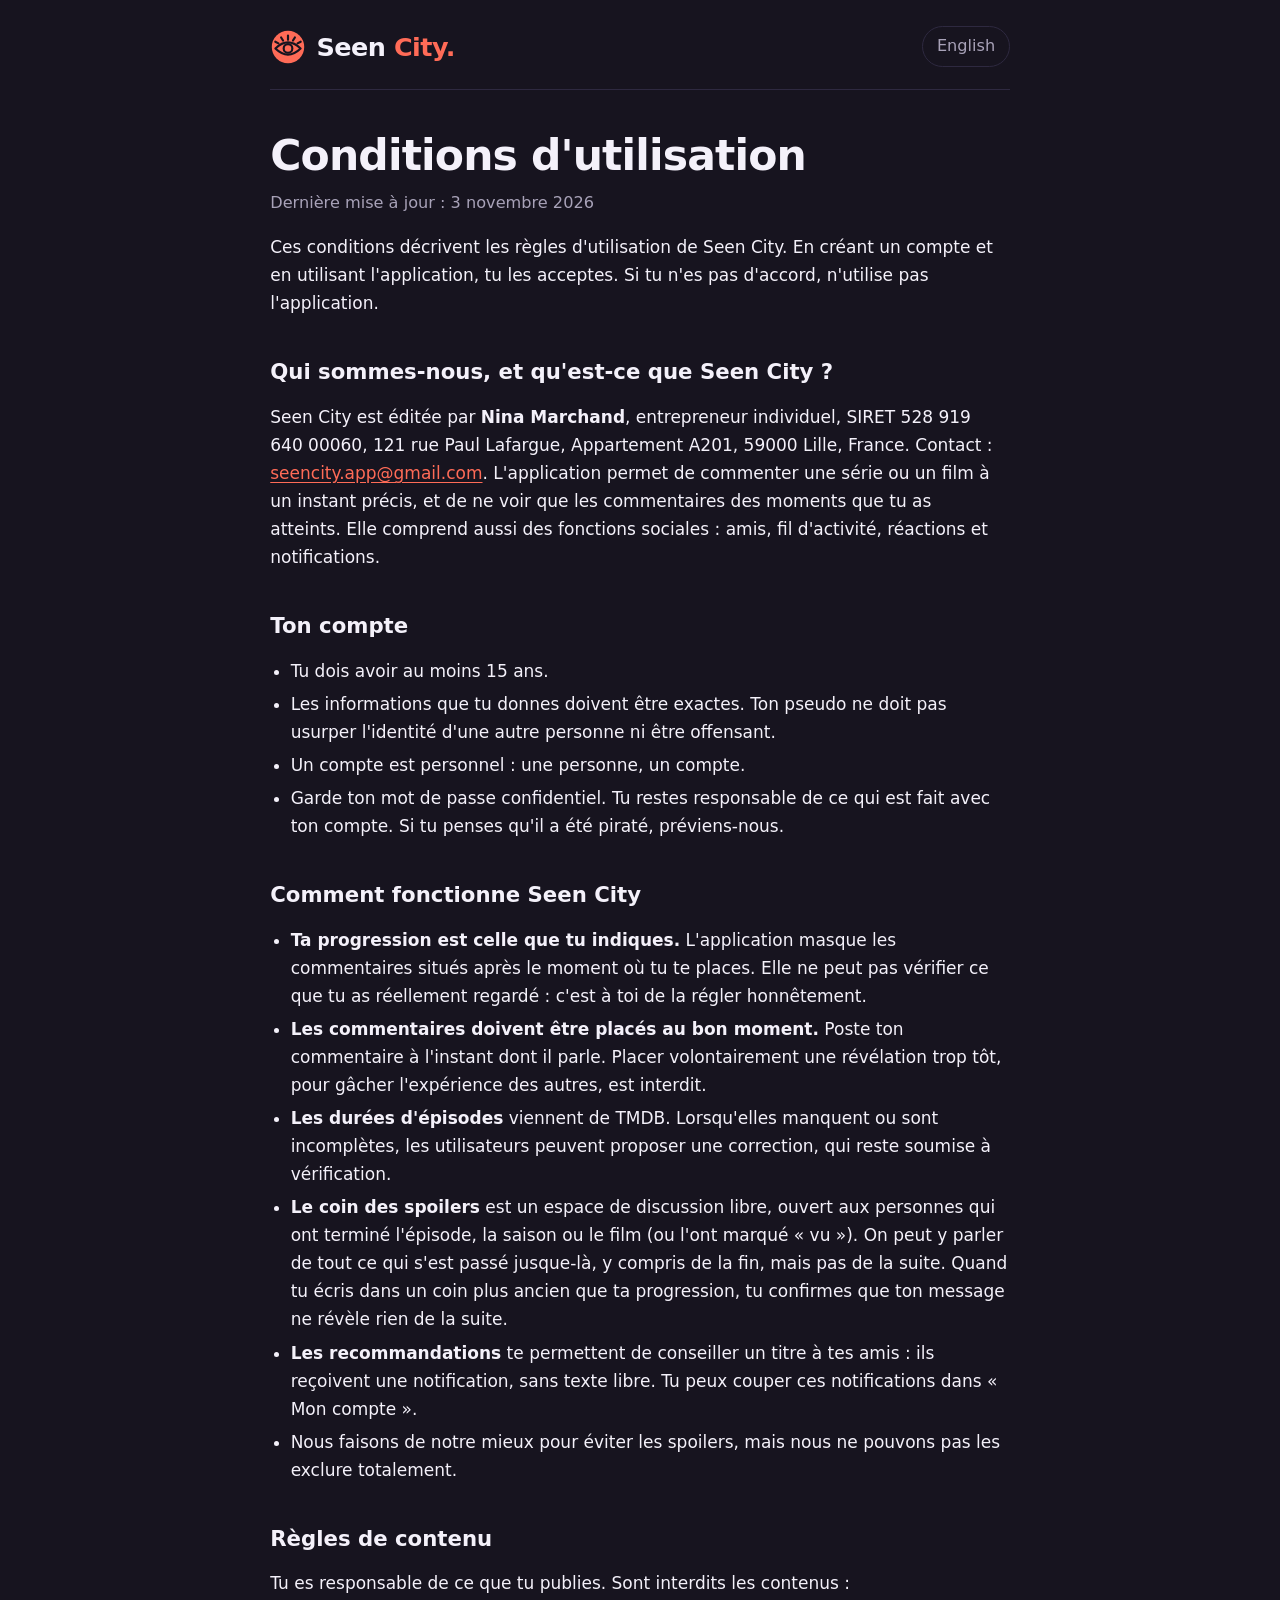
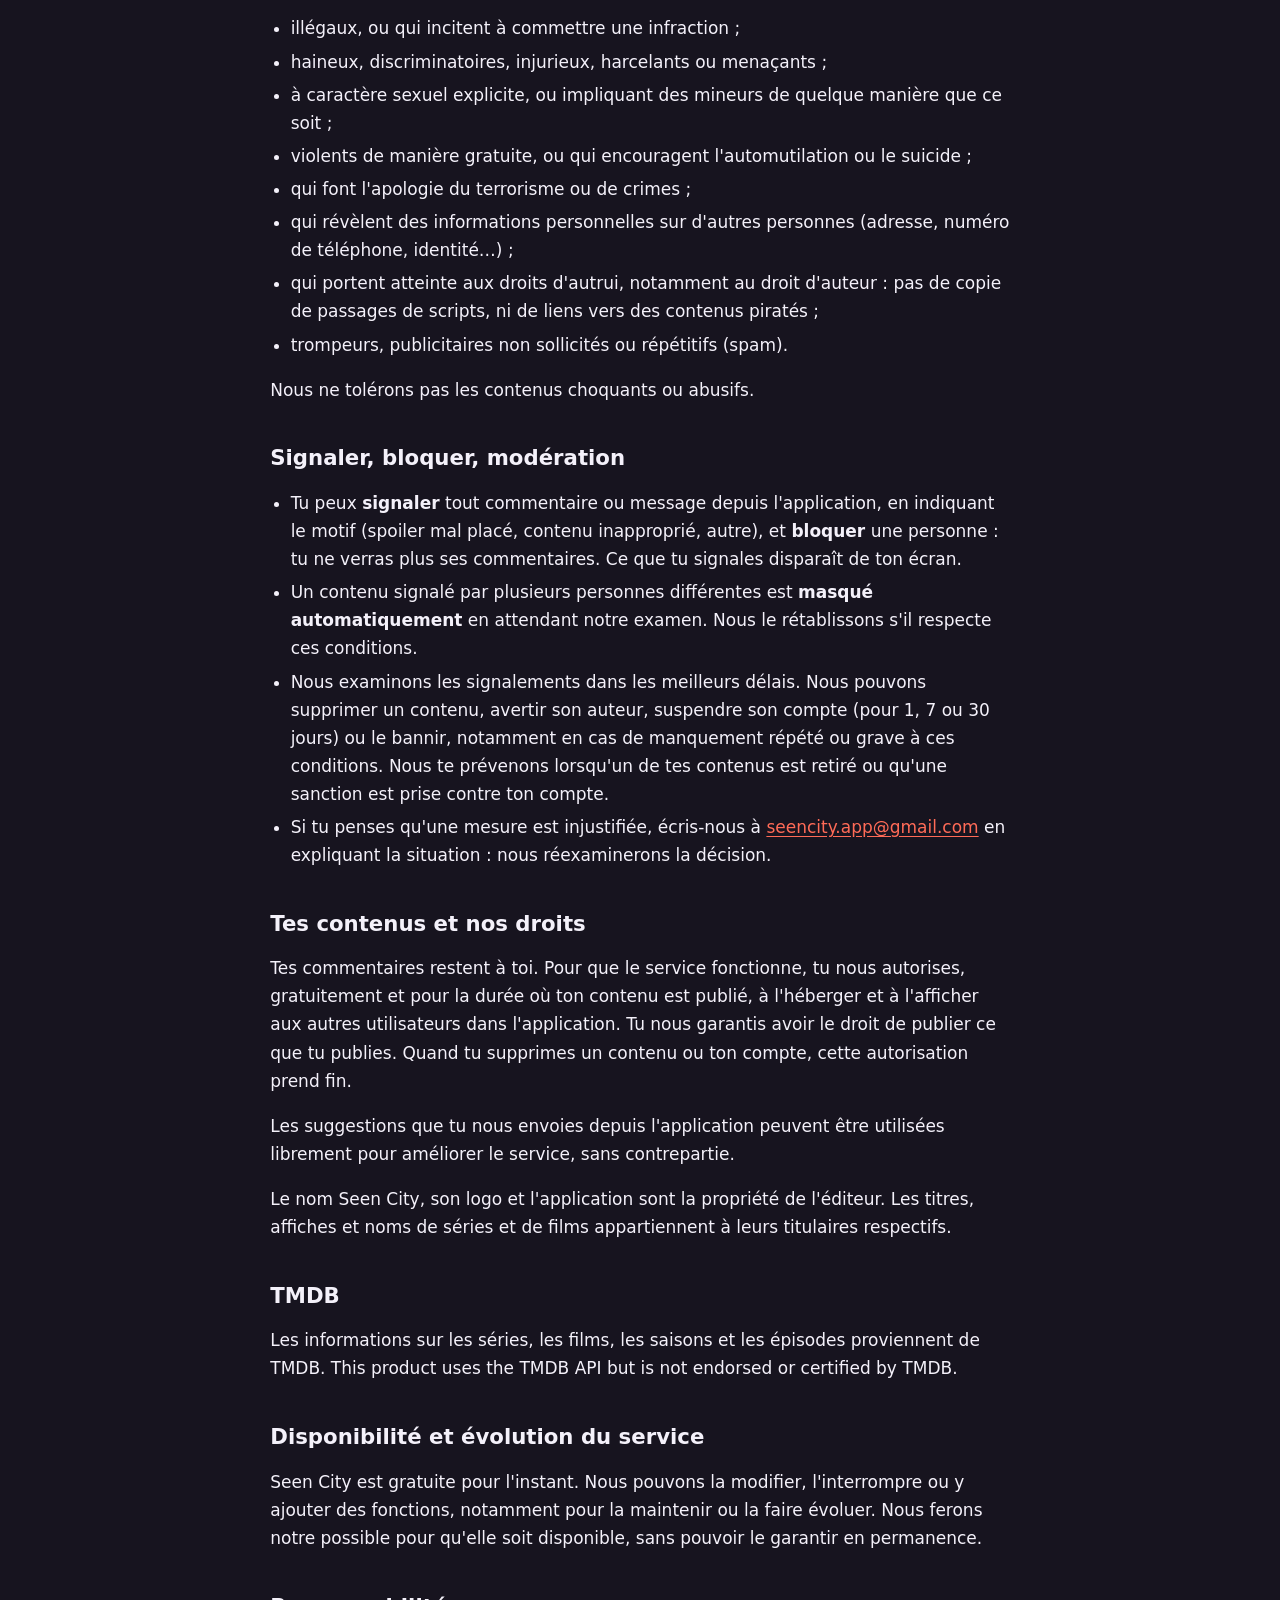
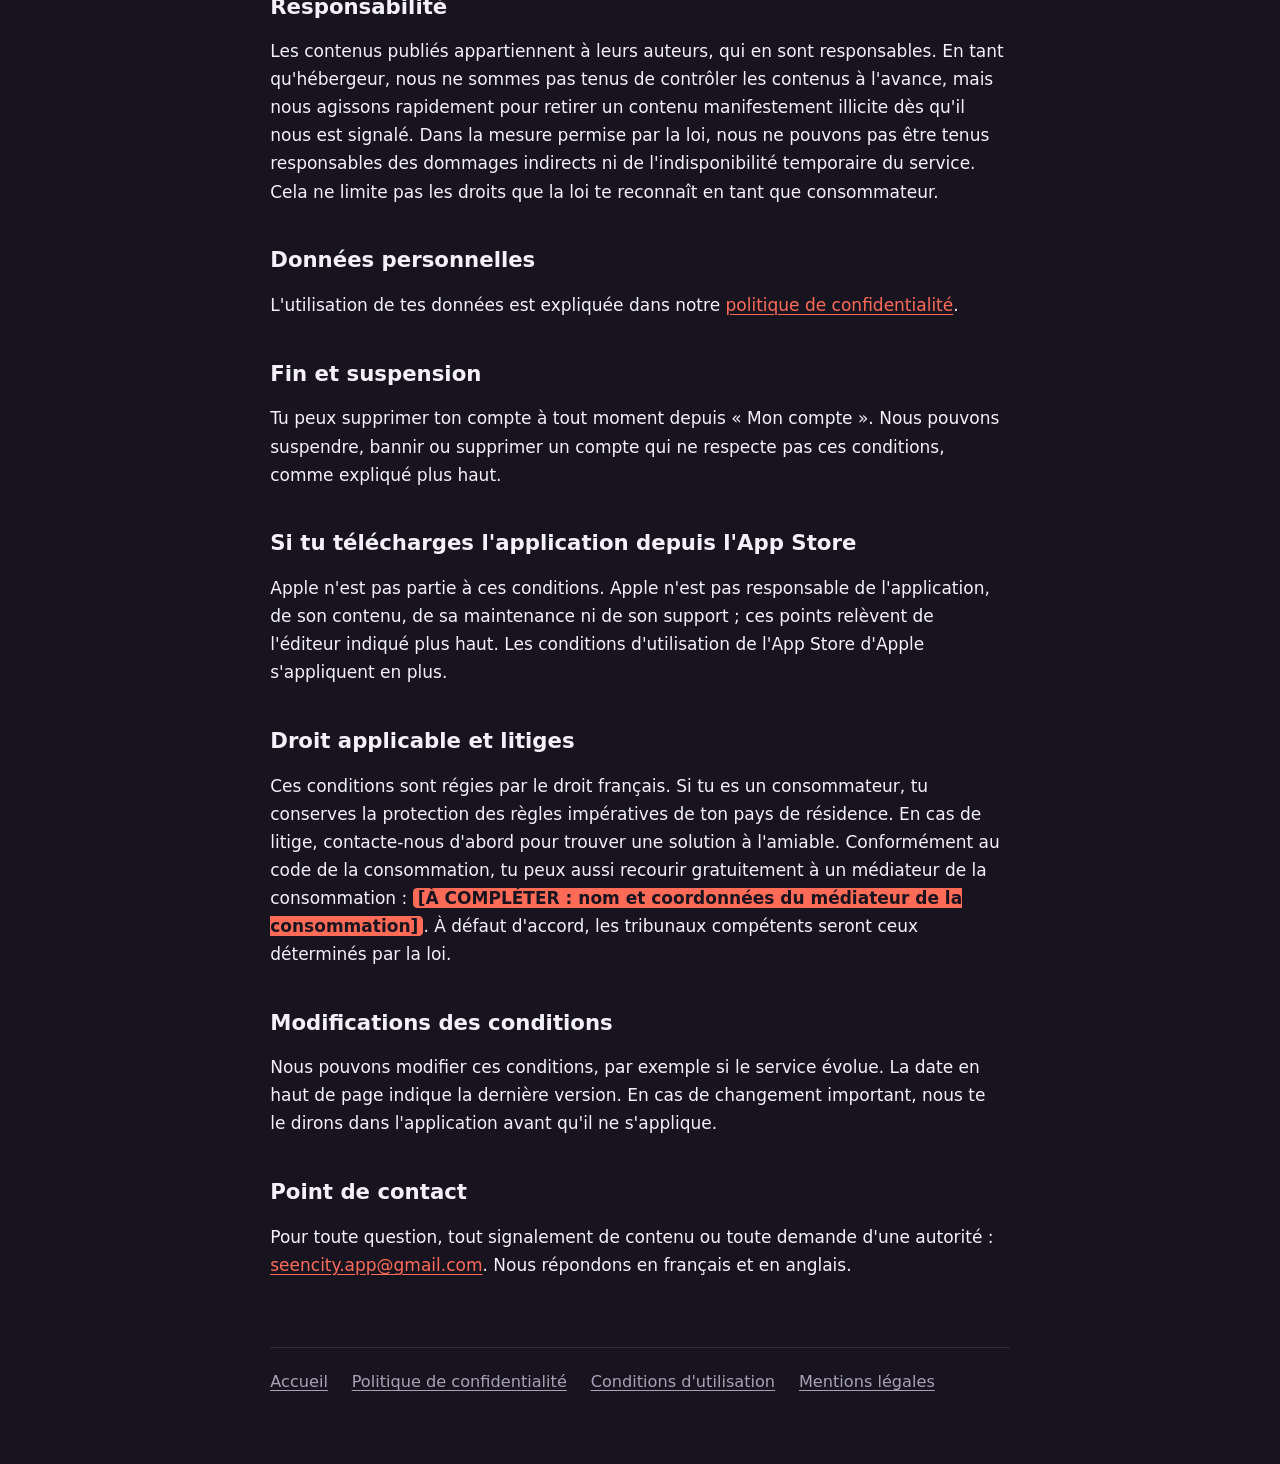
==== conditions.html @ 888bc3fe "Pages légales" ====
<!doctype html>
<html lang="fr">
<head>
<meta charset="utf-8">
<meta name="viewport" content="width=device-width, initial-scale=1">
<title>Conditions d'utilisation – Seen City</title>
<meta name="description" content="Les règles d'utilisation de Seen City.">
<meta name="theme-color" content="#17141F">
<link rel="icon" type="image/png" href="favicon.png">
<link rel="stylesheet" href="style.css">
</head>
<body>
<div class="page">
<header>
<a class="nom" href="index.html" aria-label="Seen City"><svg class="logo" viewBox="0 0 200 200" width="36" height="36" role="img" aria-label="Seen City"><circle cx="100" cy="100" r="90" fill="#FF6B57"/><g fill="none" stroke="#17141F" stroke-width="12" stroke-linecap="round" stroke-linejoin="round"><path d="M30 108 Q100 40 170 108 Q100 176 30 108 Z"/><circle cx="100" cy="108" r="24"/><path d="M100 60V36M127.6 63.9L138.2 47M72.4 63.9L61.8 47M153 79.8L170.6 70.5M47 79.8L29.4 70.5"/></g></svg><span class="mot">Seen<span class="corail"> City.</span></span></a>
<a class="langue" href="terms.html" hreflang="en" lang="en">English</a>
</header>
<main>
<h1>Conditions d'utilisation</h1>
<p class="maj">Dernière mise à jour : 3 novembre 2026</p>
<p>Ces conditions décrivent les règles d'utilisation de Seen City. En créant un compte et en utilisant l'application, tu les acceptes. Si tu n'es pas d'accord, n'utilise pas l'application.</p>
<h2>Qui sommes-nous, et qu'est-ce que Seen City ?</h2>
<p>Seen City est éditée par <strong>Nina Marchand</strong>, entrepreneur individuel, SIRET 528 919 640 00060, 121 rue Paul Lafargue, Appartement A201, 59000 Lille, France. Contact : <a href="mailto:seencity.app@gmail.com">seencity.app@gmail.com</a>. L'application permet de commenter une série ou un film à un instant précis, et de ne voir que les commentaires des moments que tu as atteints. Elle comprend aussi des fonctions sociales : amis, fil d'activité, réactions et notifications.</p>
<h2>Ton compte</h2>
<ul><li>Tu dois avoir au moins 15 ans.</li><li>Les informations que tu donnes doivent être exactes. Ton pseudo ne doit pas usurper l'identité d'une autre personne ni être offensant.</li><li>Un compte est personnel : une personne, un compte.</li><li>Garde ton mot de passe confidentiel. Tu restes responsable de ce qui est fait avec ton compte. Si tu penses qu'il a été piraté, préviens-nous.</li></ul>
<h2>Comment fonctionne Seen City</h2>
<ul><li><strong>Ta progression est celle que tu indiques.</strong> L'application masque les commentaires situés après le moment où tu te places. Elle ne peut pas vérifier ce que tu as réellement regardé : c'est à toi de la régler honnêtement.</li><li><strong>Les commentaires doivent être placés au bon moment.</strong> Poste ton commentaire à l'instant dont il parle. Placer volontairement une révélation trop tôt, pour gâcher l'expérience des autres, est interdit.</li><li><strong>Les durées d'épisodes</strong> viennent de TMDB. Lorsqu'elles manquent ou sont incomplètes, les utilisateurs peuvent proposer une correction, qui reste soumise à vérification.</li><li><strong>Le coin des spoilers</strong> est un espace de discussion libre, ouvert aux personnes qui ont terminé l'épisode, la saison ou le film (ou l'ont marqué « vu »). On peut y parler de tout ce qui s'est passé jusque-là, y compris de la fin, mais pas de la suite. Quand tu écris dans un coin plus ancien que ta progression, tu confirmes que ton message ne révèle rien de la suite.</li><li><strong>Les recommandations</strong> te permettent de conseiller un titre à tes amis : ils reçoivent une notification, sans texte libre. Tu peux couper ces notifications dans « Mon compte ».</li><li>Nous faisons de notre mieux pour éviter les spoilers, mais nous ne pouvons pas les exclure totalement.</li></ul>
<h2>Règles de contenu</h2>
<p>Tu es responsable de ce que tu publies. Sont interdits les contenus :</p>
<ul><li>illégaux, ou qui incitent à commettre une infraction ;</li><li>haineux, discriminatoires, injurieux, harcelants ou menaçants ;</li><li>à caractère sexuel explicite, ou impliquant des mineurs de quelque manière que ce soit ;</li><li>violents de manière gratuite, ou qui encouragent l'automutilation ou le suicide ;</li><li>qui font l'apologie du terrorisme ou de crimes ;</li><li>qui révèlent des informations personnelles sur d'autres personnes (adresse, numéro de téléphone, identité…) ;</li><li>qui portent atteinte aux droits d'autrui, notamment au droit d'auteur : pas de copie de passages de scripts, ni de liens vers des contenus piratés ;</li><li>trompeurs, publicitaires non sollicités ou répétitifs (spam).</li></ul>
<p>Nous ne tolérons pas les contenus choquants ou abusifs.</p>
<h2>Signaler, bloquer, modération</h2>
<ul><li>Tu peux <strong>signaler</strong> tout commentaire ou message depuis l'application, en indiquant le motif (spoiler mal placé, contenu inapproprié, autre), et <strong>bloquer</strong> une personne : tu ne verras plus ses commentaires. Ce que tu signales disparaît de ton écran.</li><li>Un contenu signalé par plusieurs personnes différentes est <strong>masqué automatiquement</strong> en attendant notre examen. Nous le rétablissons s'il respecte ces conditions.</li><li>Nous examinons les signalements dans les meilleurs délais. Nous pouvons supprimer un contenu, avertir son auteur, suspendre son compte (pour 1, 7 ou 30 jours) ou le bannir, notamment en cas de manquement répété ou grave à ces conditions. Nous te prévenons lorsqu'un de tes contenus est retiré ou qu'une sanction est prise contre ton compte.</li><li>Si tu penses qu'une mesure est injustifiée, écris-nous à <a href="mailto:seencity.app@gmail.com">seencity.app@gmail.com</a> en expliquant la situation : nous réexaminerons la décision.</li></ul>
<h2>Tes contenus et nos droits</h2>
<p>Tes commentaires restent à toi. Pour que le service fonctionne, tu nous autorises, gratuitement et pour la durée où ton contenu est publié, à l'héberger et à l'afficher aux autres utilisateurs dans l'application. Tu nous garantis avoir le droit de publier ce que tu publies. Quand tu supprimes un contenu ou ton compte, cette autorisation prend fin.</p><p>Les suggestions que tu nous envoies depuis l'application peuvent être utilisées librement pour améliorer le service, sans contrepartie.</p>
<p>Le nom Seen City, son logo et l'application sont la propriété de l'éditeur. Les titres, affiches et noms de séries et de films appartiennent à leurs titulaires respectifs.</p>
<h2>TMDB</h2>
<p>Les informations sur les séries, les films, les saisons et les épisodes proviennent de TMDB. This product uses the TMDB API but is not endorsed or certified by TMDB.</p>
<h2>Disponibilité et évolution du service</h2>
<p>Seen City est gratuite pour l'instant. Nous pouvons la modifier, l'interrompre ou y ajouter des fonctions, notamment pour la maintenir ou la faire évoluer. Nous ferons notre possible pour qu'elle soit disponible, sans pouvoir le garantir en permanence.</p>
<h2>Responsabilité</h2>
<p>Les contenus publiés appartiennent à leurs auteurs, qui en sont responsables. En tant qu'hébergeur, nous ne sommes pas tenus de contrôler les contenus à l'avance, mais nous agissons rapidement pour retirer un contenu manifestement illicite dès qu'il nous est signalé. Dans la mesure permise par la loi, nous ne pouvons pas être tenus responsables des dommages indirects ni de l'indisponibilité temporaire du service. Cela ne limite pas les droits que la loi te reconnaît en tant que consommateur.</p>
<h2>Données personnelles</h2>
<p>L'utilisation de tes données est expliquée dans notre <a href="confidentialite.html">politique de confidentialité</a>.</p>
<h2>Fin et suspension</h2>
<p>Tu peux supprimer ton compte à tout moment depuis « Mon compte ». Nous pouvons suspendre, bannir ou supprimer un compte qui ne respecte pas ces conditions, comme expliqué plus haut.</p>
<h2>Si tu télécharges l'application depuis l'App Store</h2>
<p>Apple n'est pas partie à ces conditions. Apple n'est pas responsable de l'application, de son contenu, de sa maintenance ni de son support ; ces points relèvent de l'éditeur indiqué plus haut. Les conditions d'utilisation de l'App Store d'Apple s'appliquent en plus.</p>
<h2>Droit applicable et litiges</h2>
<p>Ces conditions sont régies par le droit français. Si tu es un consommateur, tu conserves la protection des règles impératives de ton pays de résidence. En cas de litige, contacte-nous d'abord pour trouver une solution à l'amiable. Conformément au code de la consommation, tu peux aussi recourir gratuitement à un médiateur de la consommation : <span class="acompleter">[À COMPLÉTER : nom et coordonnées du médiateur de la consommation]</span>. À défaut d'accord, les tribunaux compétents seront ceux déterminés par la loi.</p>
<h2>Modifications des conditions</h2>
<p>Nous pouvons modifier ces conditions, par exemple si le service évolue. La date en haut de page indique la dernière version. En cas de changement important, nous te le dirons dans l'application avant qu'il ne s'applique.</p>
<h2>Point de contact</h2>
<p>Pour toute question, tout signalement de contenu ou toute demande d'une autorité : <a href="mailto:seencity.app@gmail.com">seencity.app@gmail.com</a>. Nous répondons en français et en anglais.</p>
</main>
<footer><a href="index.html">Accueil</a> <a href="confidentialite.html">Politique de confidentialité</a> <a href="conditions.html">Conditions d'utilisation</a> <a href="mentions-legales.html">Mentions légales</a></footer>
</div>
</body>
</html>
---- style.css ----
:root {
  --sombre: #17141F;
  --carte: #231F2E;
  --trait: #2E2940;
  --creme: #F4F1FA;
  --gris: #A8A2B8;
  --corail: #FF6B57;
}
* { box-sizing: border-box; }
html {
  background: var(--sombre);
  color: var(--creme);
  color-scheme: dark;
  font: 17px/1.65 system-ui, -apple-system, "Segoe UI", Roboto, sans-serif;
  -webkit-text-size-adjust: 100%;
}
body { margin: 0; }
.page { max-width: 46rem; margin: 0 auto; padding: 1.5rem 1.25rem 4rem; }
header { display: flex; align-items: center; justify-content: space-between; gap: 1rem; padding-bottom: 1.25rem; border-bottom: 1px solid var(--trait); }
.nom { display: inline-flex; align-items: center; gap: 0.6rem; color: var(--creme); text-decoration: none; }
.mot { font-size: 1.5rem; font-weight: 800; letter-spacing: -0.02em; }
.corail { color: var(--corail); }
.langue { color: var(--gris); text-decoration: none; font-size: 0.95rem; padding: 0.35rem 0.8rem; border: 1px solid var(--trait); border-radius: 99px; }
.langue:hover { color: var(--creme); border-color: var(--gris); }
h1 { font-size: clamp(1.8rem, 5vw, 2.5rem); line-height: 1.15; letter-spacing: -0.02em; margin: 2.5rem 0 0.5rem; }
h2 { font-size: 1.25rem; line-height: 1.3; margin: 2.4rem 0 0.4rem; }
p, li { max-width: 68ch; }
li { margin: 0.3rem 0; }
ul { padding-left: 1.2rem; }
a { color: var(--corail); text-underline-offset: 0.18em; }
a:hover { color: var(--creme); }
.maj { color: var(--gris); font-size: 0.95rem; margin-top: 0; }
.acompleter { background: var(--corail); color: var(--sombre); padding: 0 0.3em; border-radius: 0.25em; font-weight: 600; }
.accroche { font-size: 1.25rem; line-height: 1.5; color: var(--creme); }
.liens { list-style: none; padding: 0; margin: 1.5rem 0; }
.liens li { margin: 0.5rem 0; }
footer { margin-top: 4rem; padding-top: 1.25rem; border-top: 1px solid var(--trait); display: flex; flex-wrap: wrap; gap: 0.5rem 1.4rem; font-size: 0.95rem; }
footer a { color: var(--gris); }
footer a:hover { color: var(--creme); }
a:focus-visible { outline: 2px solid var(--corail); outline-offset: 3px; border-radius: 4px; }
@media (max-width: 480px) { html { font-size: 16px; } }
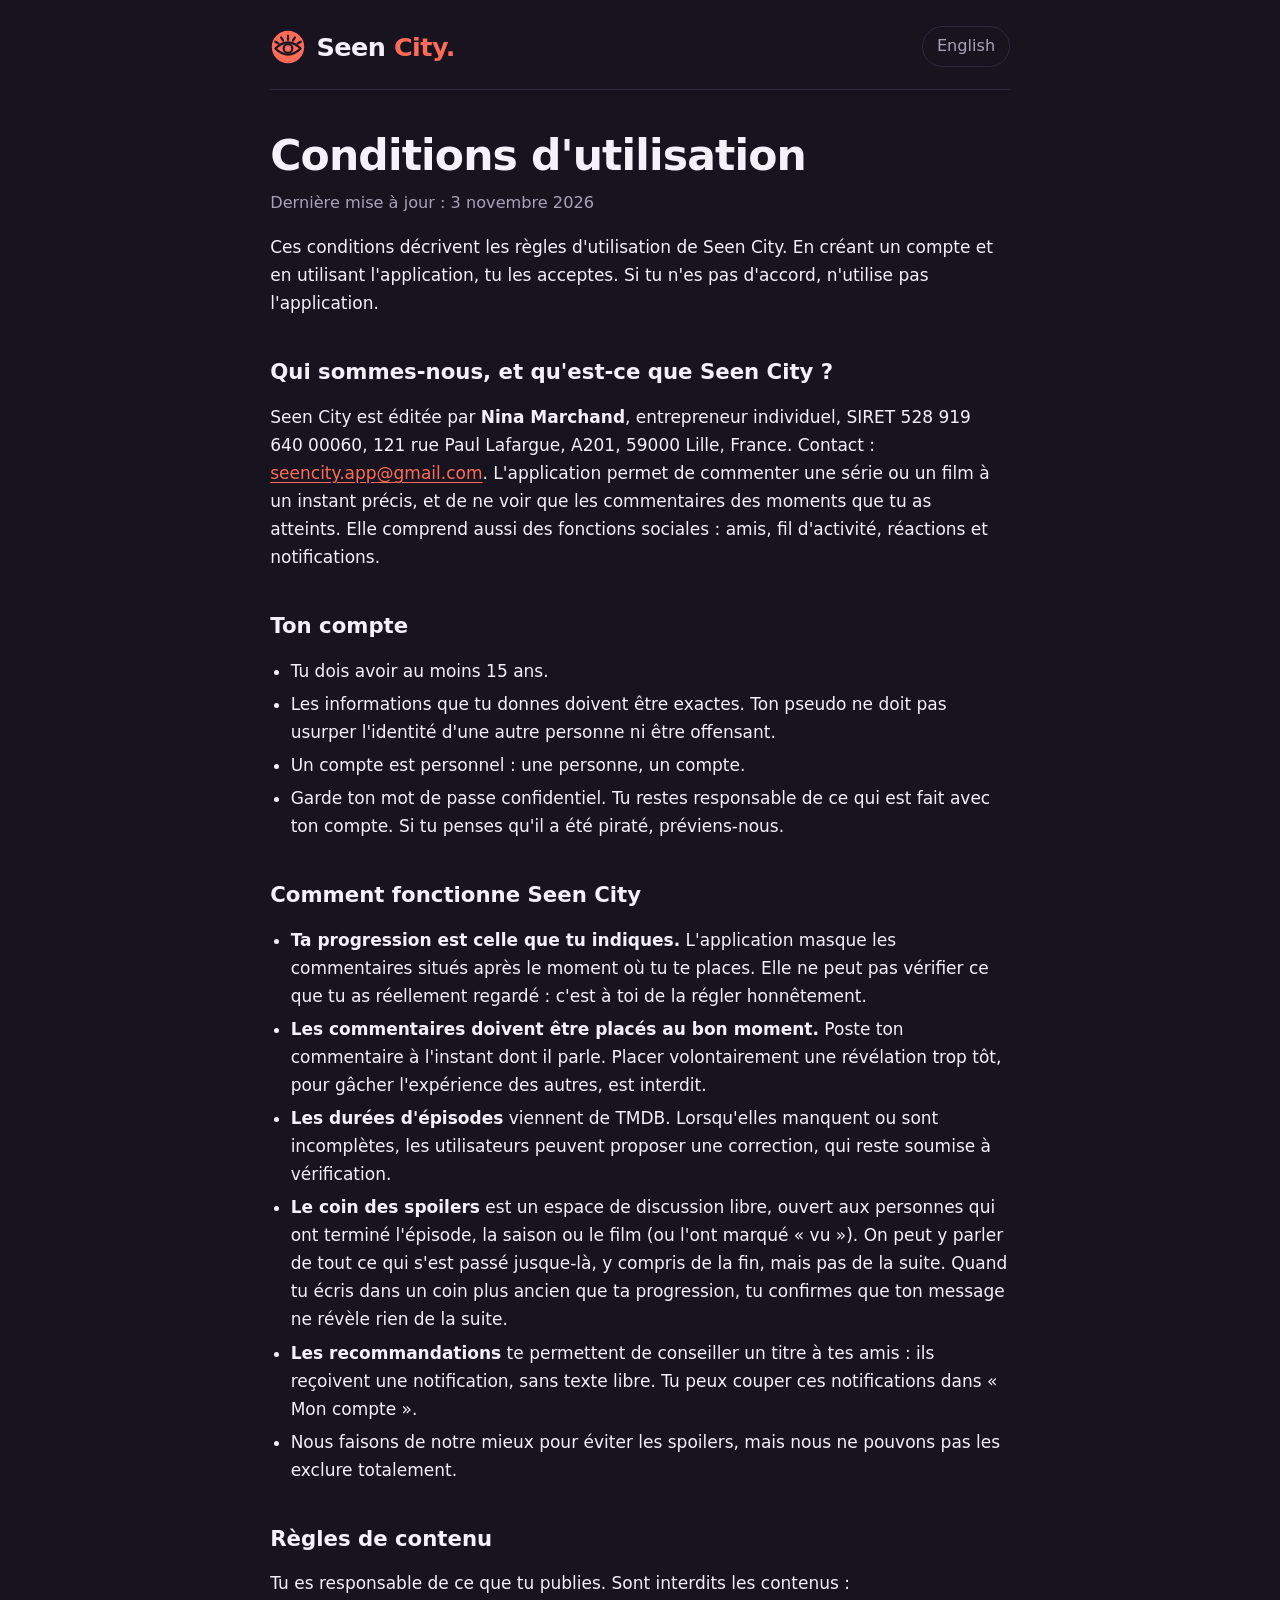
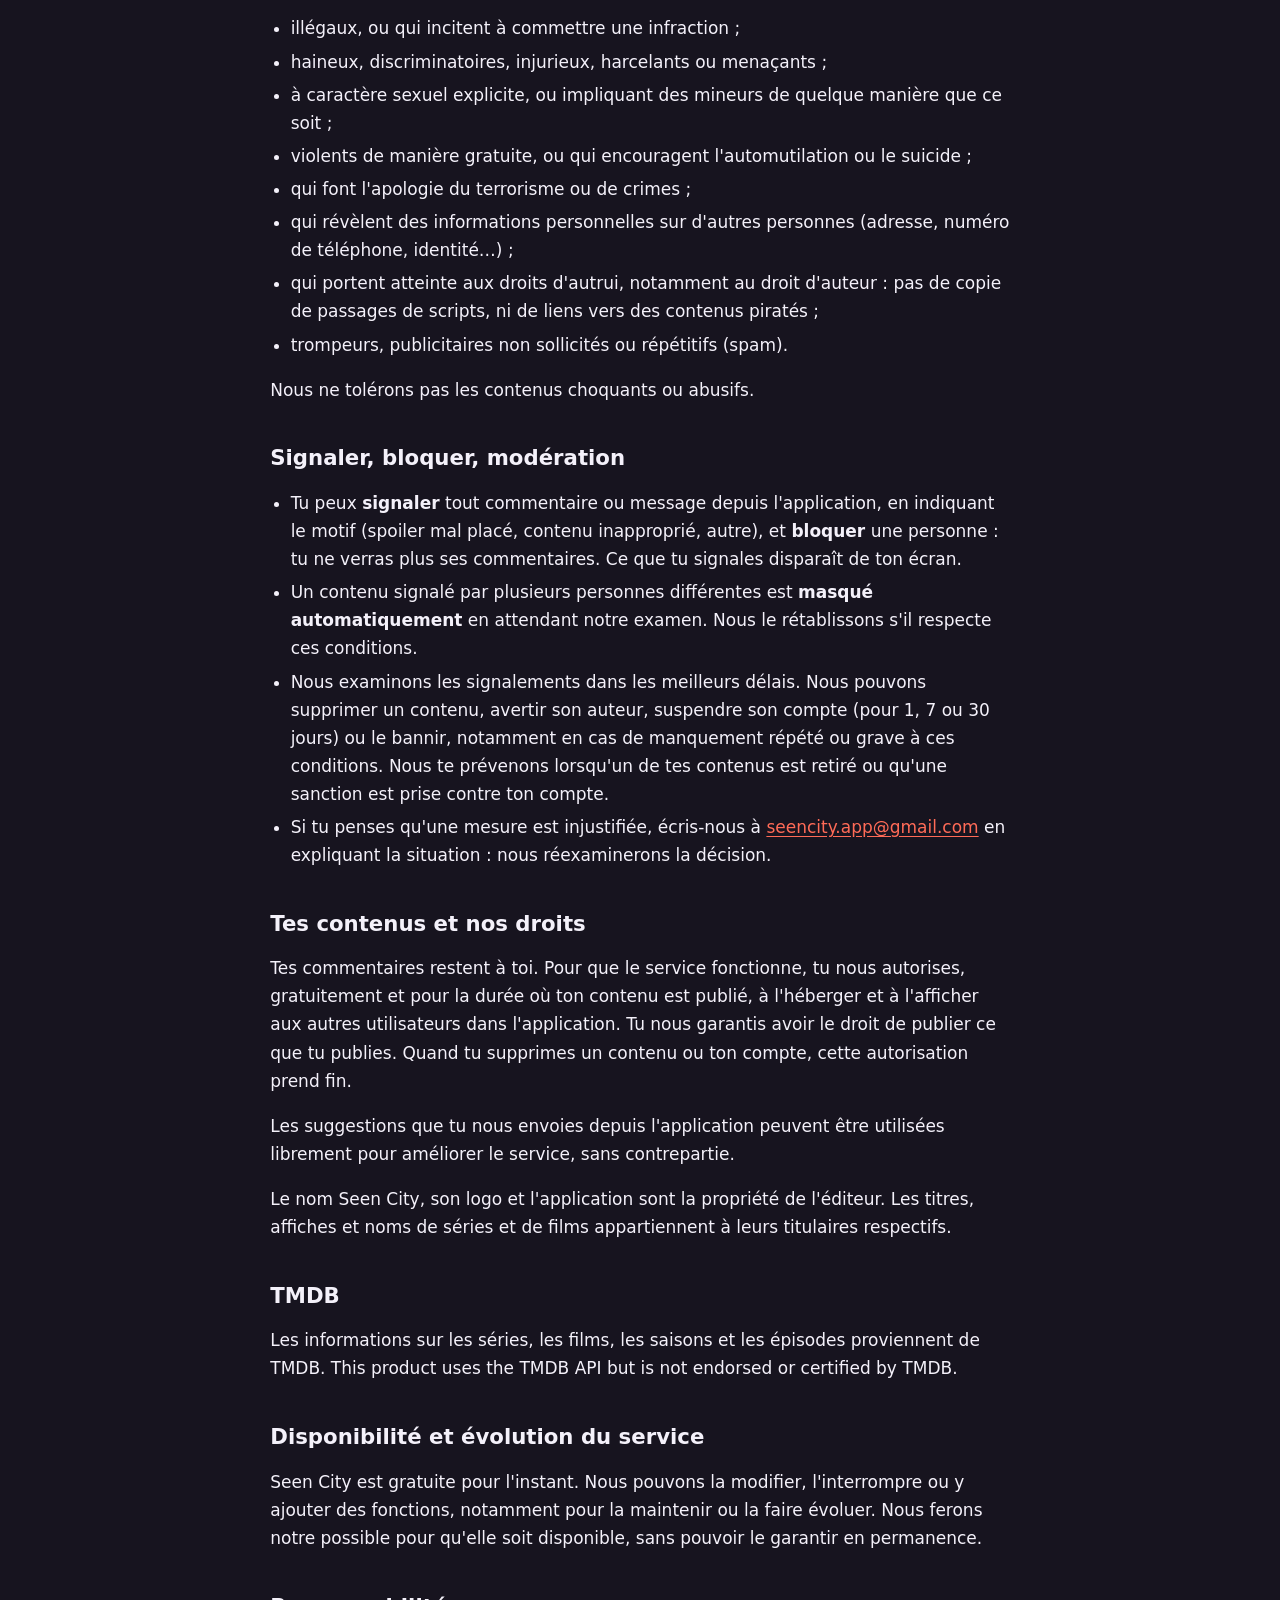
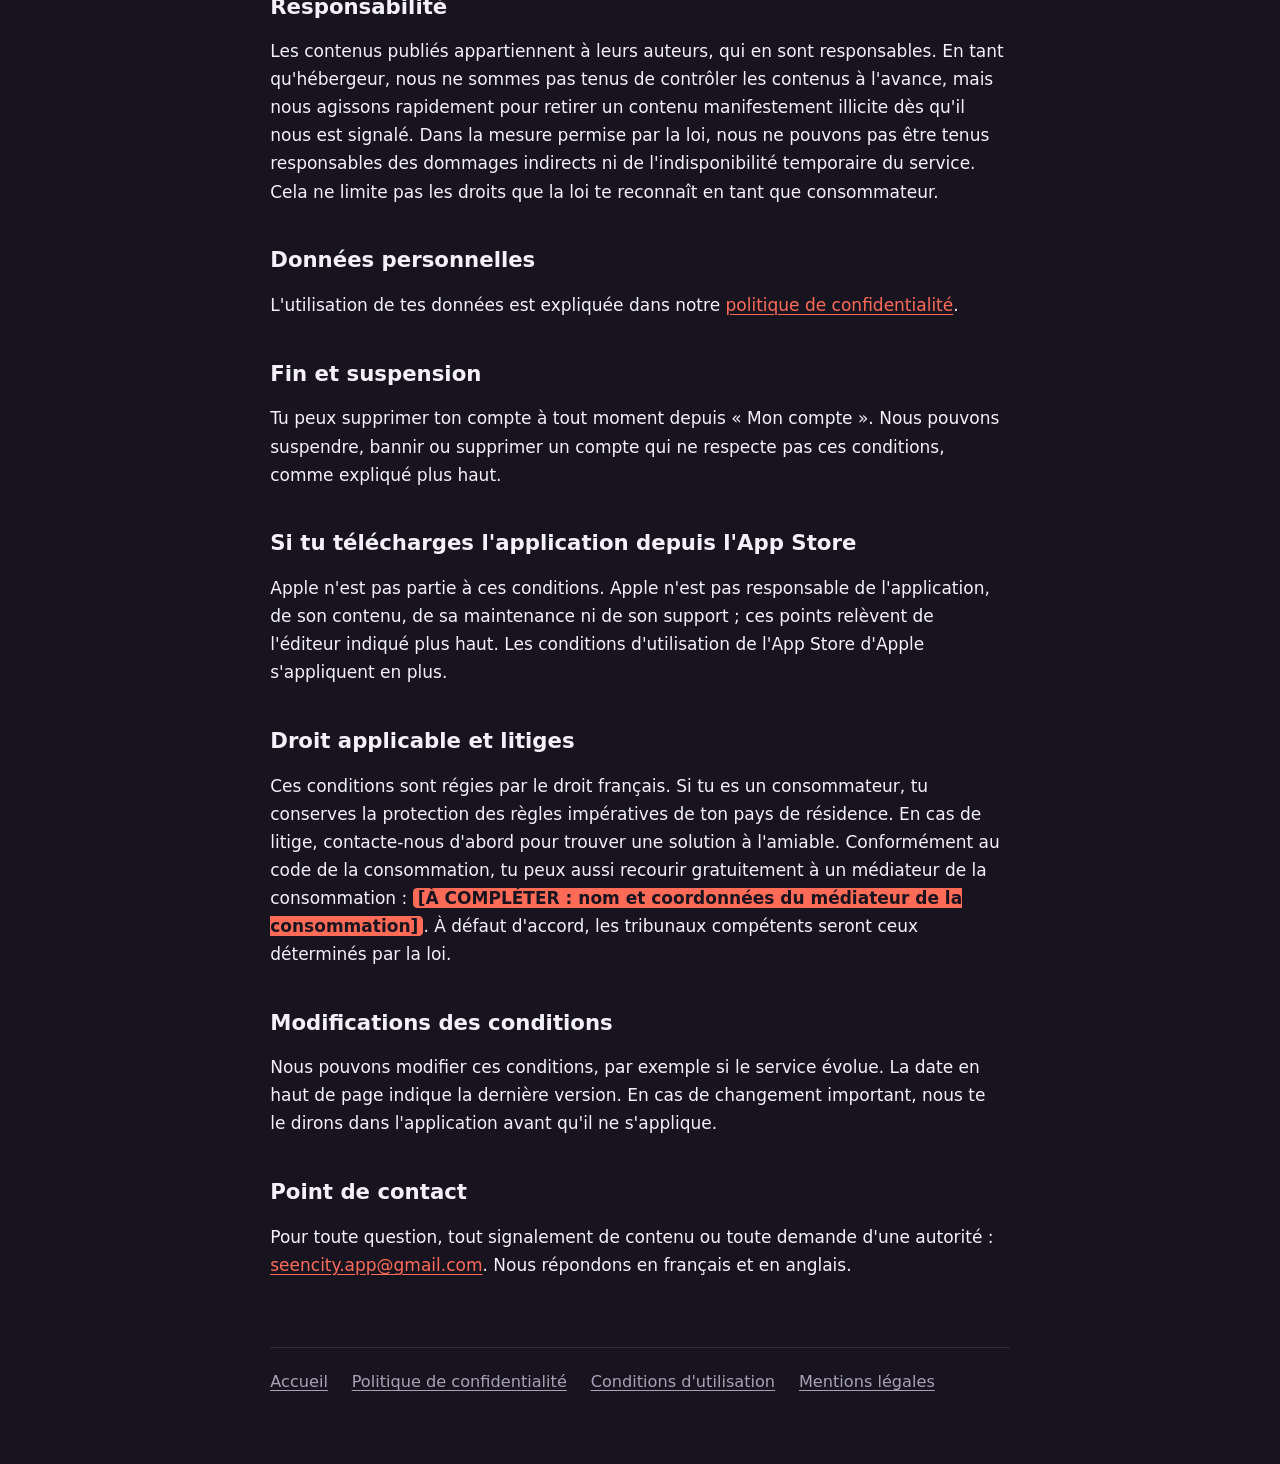
==== commit 4ebbd131: "A201" ====
--- a/conditions.html
+++ b/conditions.html
@@ -20,7 +20,7 @@
 <p class="maj">Dernière mise à jour : 3 novembre 2026</p>
 <p>Ces conditions décrivent les règles d'utilisation de Seen City. En créant un compte et en utilisant l'application, tu les acceptes. Si tu n'es pas d'accord, n'utilise pas l'application.</p>
 <h2>Qui sommes-nous, et qu'est-ce que Seen City ?</h2>
-<p>Seen City est éditée par <strong>Nina Marchand</strong>, entrepreneur individuel, SIRET 528 919 640 00060, 121 rue Paul Lafargue, Appartement A201, 59000 Lille, France. Contact : <a href="mailto:seencity.app@gmail.com">seencity.app@gmail.com</a>. L'application permet de commenter une série ou un film à un instant précis, et de ne voir que les commentaires des moments que tu as atteints. Elle comprend aussi des fonctions sociales : amis, fil d'activité, réactions et notifications.</p>
+<p>Seen City est éditée par <strong>Nina Marchand</strong>, entrepreneur individuel, SIRET 528 919 640 00060, 121 rue Paul Lafargue, A201, 59000 Lille, France. Contact : <a href="mailto:seencity.app@gmail.com">seencity.app@gmail.com</a>. L'application permet de commenter une série ou un film à un instant précis, et de ne voir que les commentaires des moments que tu as atteints. Elle comprend aussi des fonctions sociales : amis, fil d'activité, réactions et notifications.</p>
 <h2>Ton compte</h2>
 <ul><li>Tu dois avoir au moins 15 ans.</li><li>Les informations que tu donnes doivent être exactes. Ton pseudo ne doit pas usurper l'identité d'une autre personne ni être offensant.</li><li>Un compte est personnel : une personne, un compte.</li><li>Garde ton mot de passe confidentiel. Tu restes responsable de ce qui est fait avec ton compte. Si tu penses qu'il a été piraté, préviens-nous.</li></ul>
 <h2>Comment fonctionne Seen City</h2>
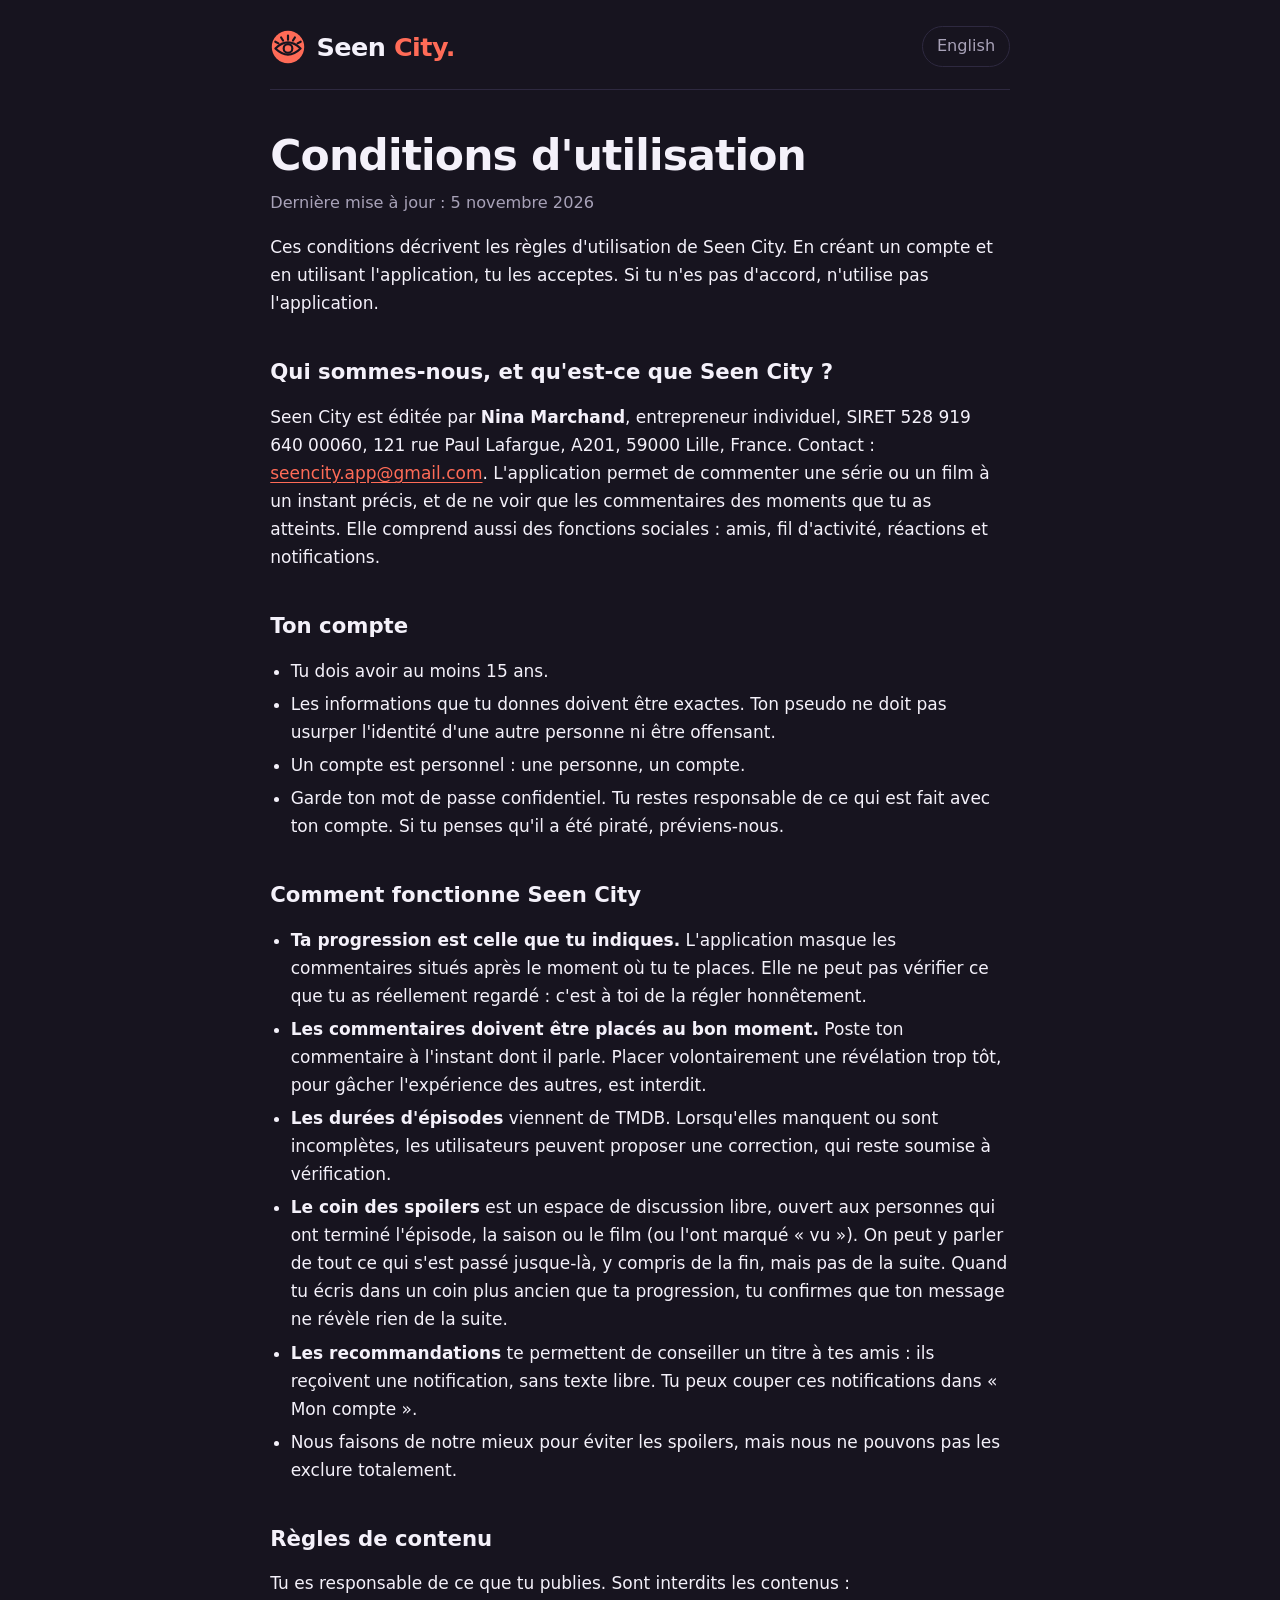
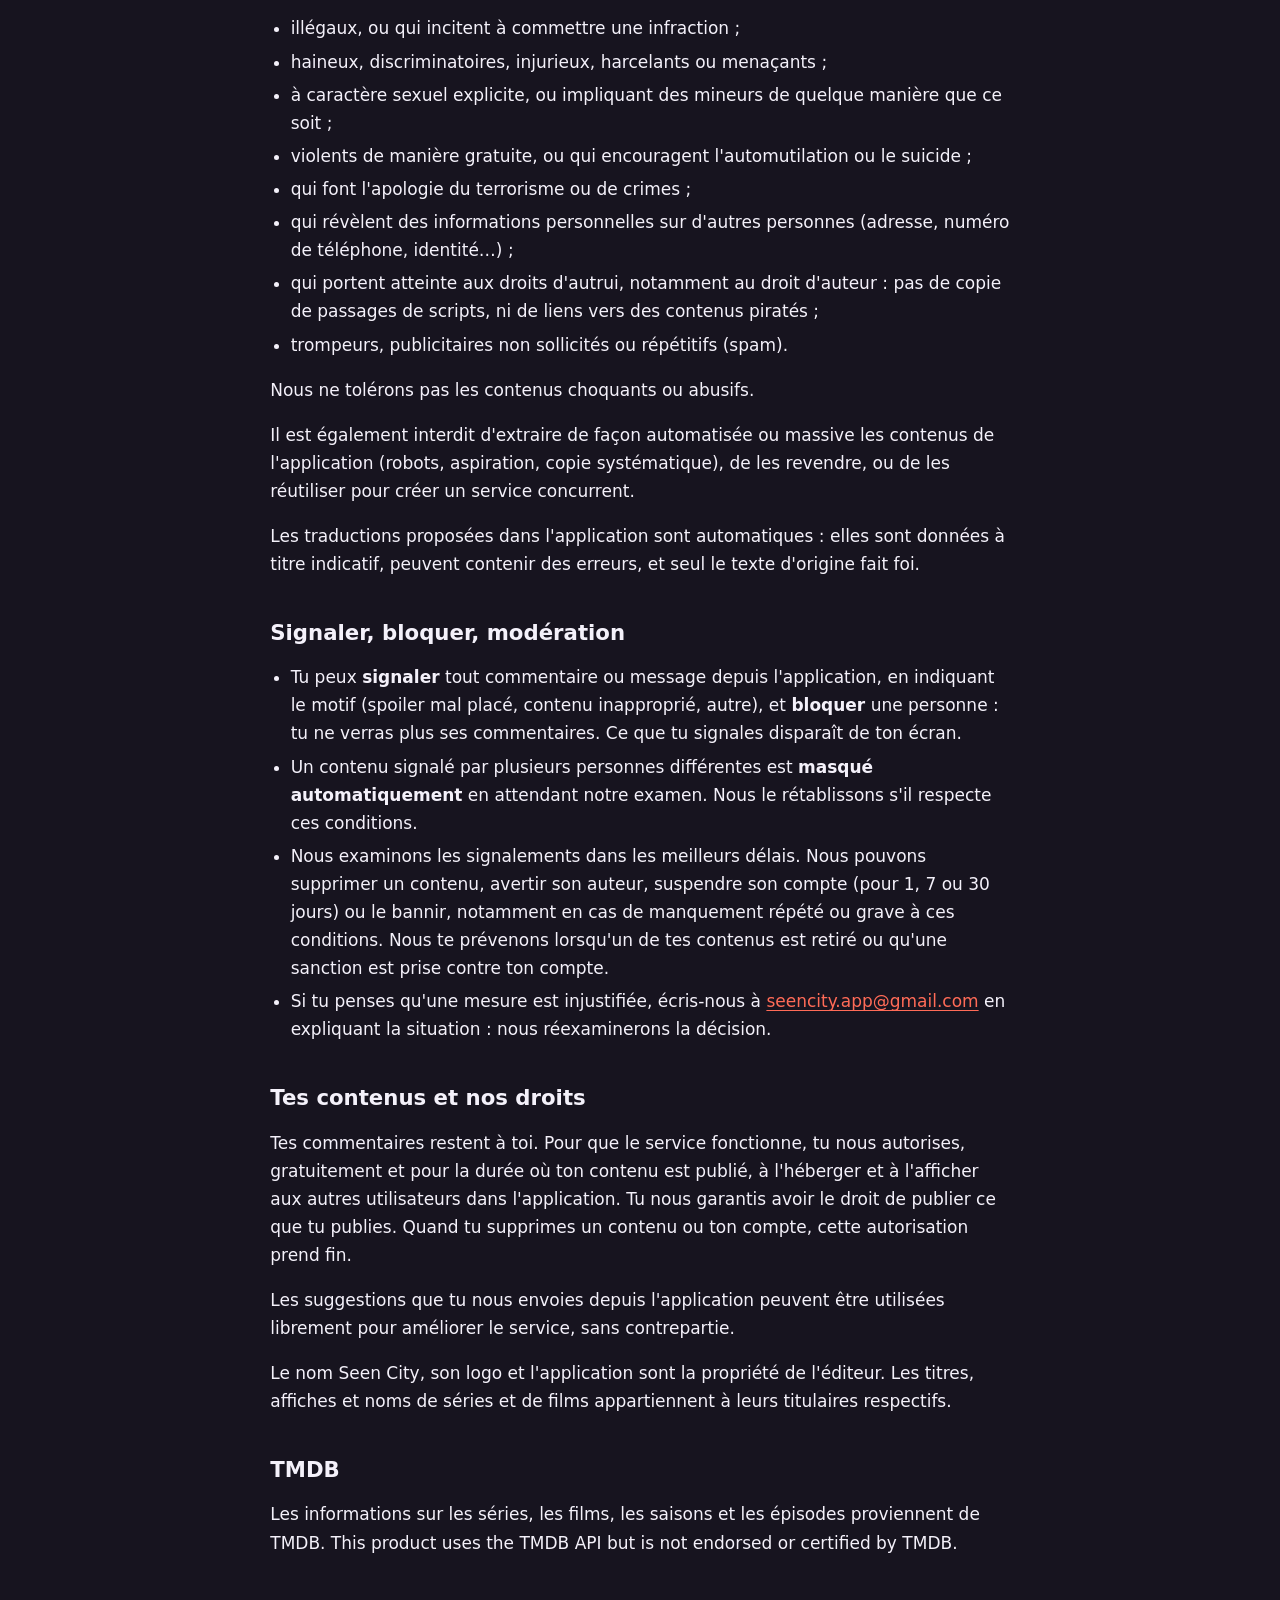
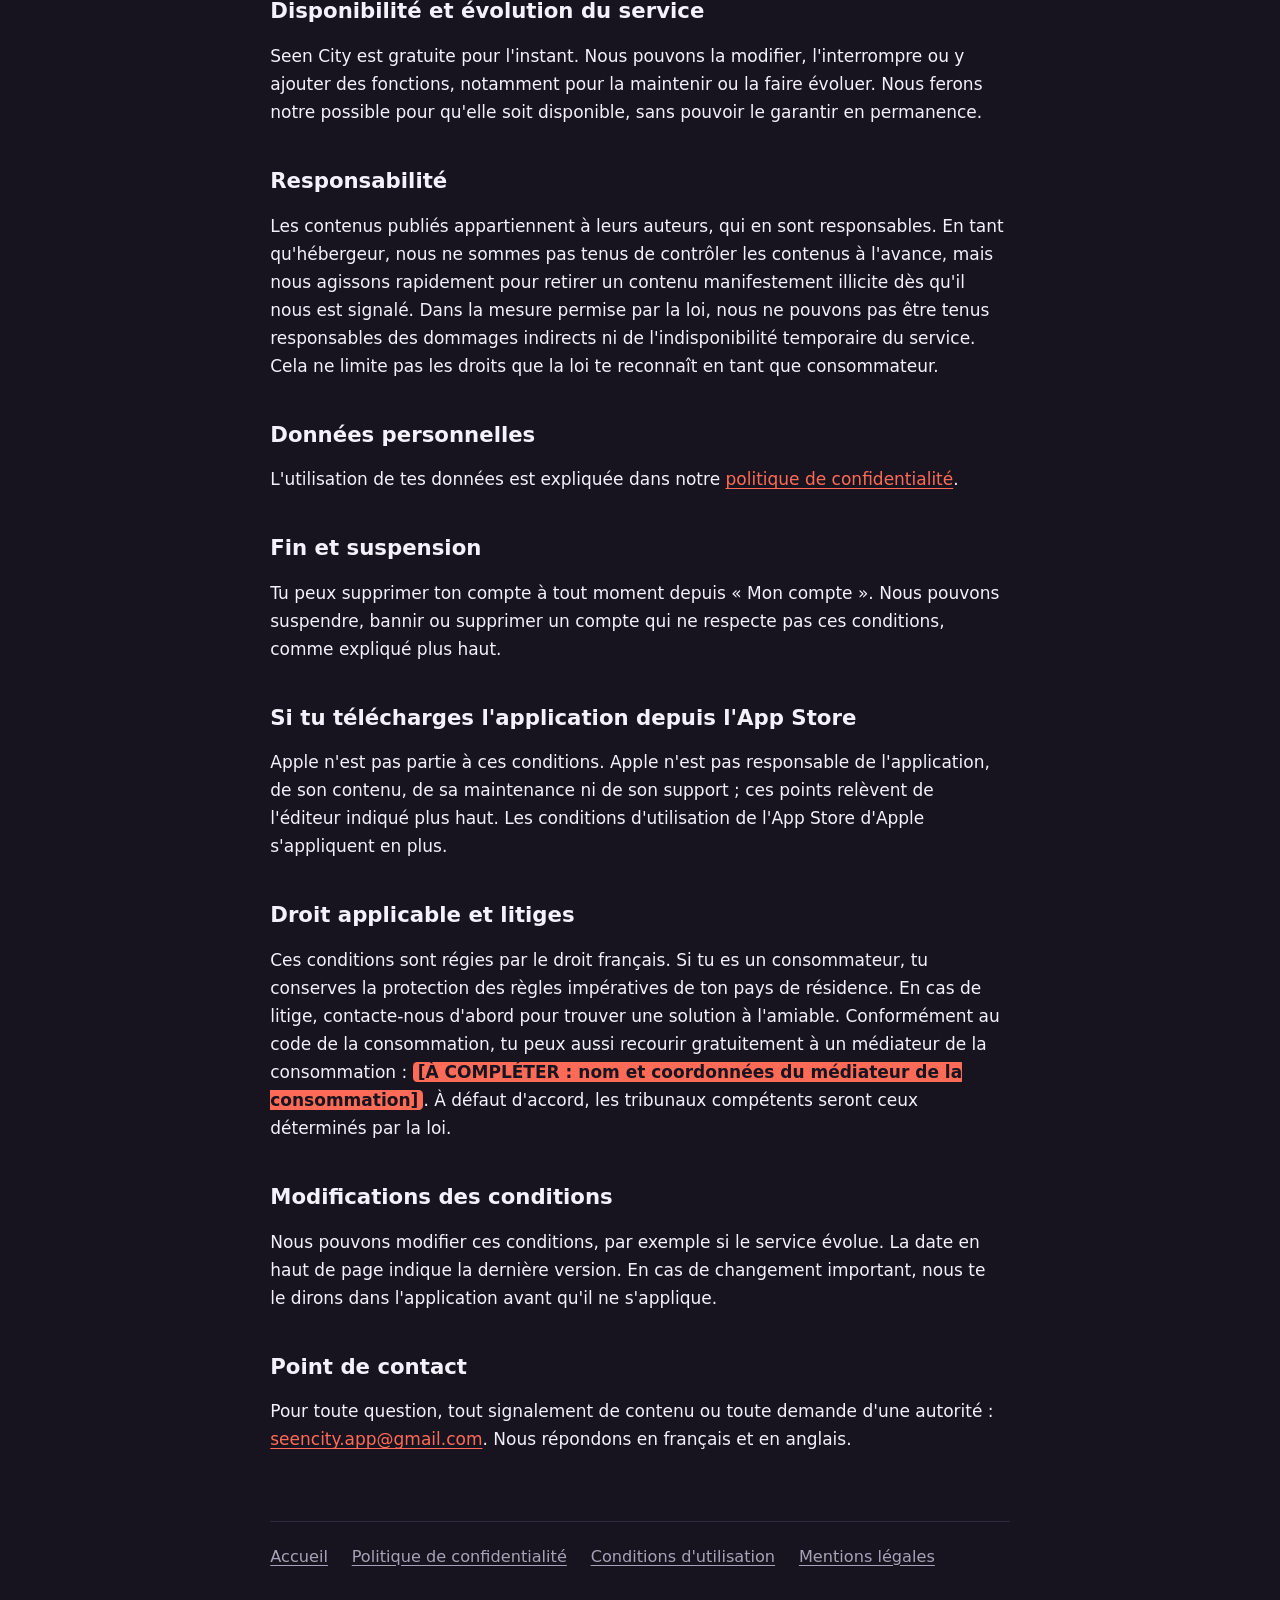
==== commit 1c5ab8b9: "Traduction" ====
--- a/conditions.html
+++ b/conditions.html
@@ -17,7 +17,7 @@
 </header>
 <main>
 <h1>Conditions d'utilisation</h1>
-<p class="maj">Dernière mise à jour : 3 novembre 2026</p>
+<p class="maj">Dernière mise à jour : 5 novembre 2026</p>
 <p>Ces conditions décrivent les règles d'utilisation de Seen City. En créant un compte et en utilisant l'application, tu les acceptes. Si tu n'es pas d'accord, n'utilise pas l'application.</p>
 <h2>Qui sommes-nous, et qu'est-ce que Seen City ?</h2>
 <p>Seen City est éditée par <strong>Nina Marchand</strong>, entrepreneur individuel, SIRET 528 919 640 00060, 121 rue Paul Lafargue, A201, 59000 Lille, France. Contact : <a href="mailto:seencity.app@gmail.com">seencity.app@gmail.com</a>. L'application permet de commenter une série ou un film à un instant précis, et de ne voir que les commentaires des moments que tu as atteints. Elle comprend aussi des fonctions sociales : amis, fil d'activité, réactions et notifications.</p>
@@ -28,7 +28,7 @@
 <h2>Règles de contenu</h2>
 <p>Tu es responsable de ce que tu publies. Sont interdits les contenus :</p>
 <ul><li>illégaux, ou qui incitent à commettre une infraction ;</li><li>haineux, discriminatoires, injurieux, harcelants ou menaçants ;</li><li>à caractère sexuel explicite, ou impliquant des mineurs de quelque manière que ce soit ;</li><li>violents de manière gratuite, ou qui encouragent l'automutilation ou le suicide ;</li><li>qui font l'apologie du terrorisme ou de crimes ;</li><li>qui révèlent des informations personnelles sur d'autres personnes (adresse, numéro de téléphone, identité…) ;</li><li>qui portent atteinte aux droits d'autrui, notamment au droit d'auteur : pas de copie de passages de scripts, ni de liens vers des contenus piratés ;</li><li>trompeurs, publicitaires non sollicités ou répétitifs (spam).</li></ul>
-<p>Nous ne tolérons pas les contenus choquants ou abusifs.</p>
+<p>Nous ne tolérons pas les contenus choquants ou abusifs.</p><p>Il est également interdit d'extraire de façon automatisée ou massive les contenus de l'application (robots, aspiration, copie systématique), de les revendre, ou de les réutiliser pour créer un service concurrent.</p><p>Les traductions proposées dans l'application sont automatiques : elles sont données à titre indicatif, peuvent contenir des erreurs, et seul le texte d'origine fait foi.</p>
 <h2>Signaler, bloquer, modération</h2>
 <ul><li>Tu peux <strong>signaler</strong> tout commentaire ou message depuis l'application, en indiquant le motif (spoiler mal placé, contenu inapproprié, autre), et <strong>bloquer</strong> une personne : tu ne verras plus ses commentaires. Ce que tu signales disparaît de ton écran.</li><li>Un contenu signalé par plusieurs personnes différentes est <strong>masqué automatiquement</strong> en attendant notre examen. Nous le rétablissons s'il respecte ces conditions.</li><li>Nous examinons les signalements dans les meilleurs délais. Nous pouvons supprimer un contenu, avertir son auteur, suspendre son compte (pour 1, 7 ou 30 jours) ou le bannir, notamment en cas de manquement répété ou grave à ces conditions. Nous te prévenons lorsqu'un de tes contenus est retiré ou qu'une sanction est prise contre ton compte.</li><li>Si tu penses qu'une mesure est injustifiée, écris-nous à <a href="mailto:seencity.app@gmail.com">seencity.app@gmail.com</a> en expliquant la situation : nous réexaminerons la décision.</li></ul>
 <h2>Tes contenus et nos droits</h2>
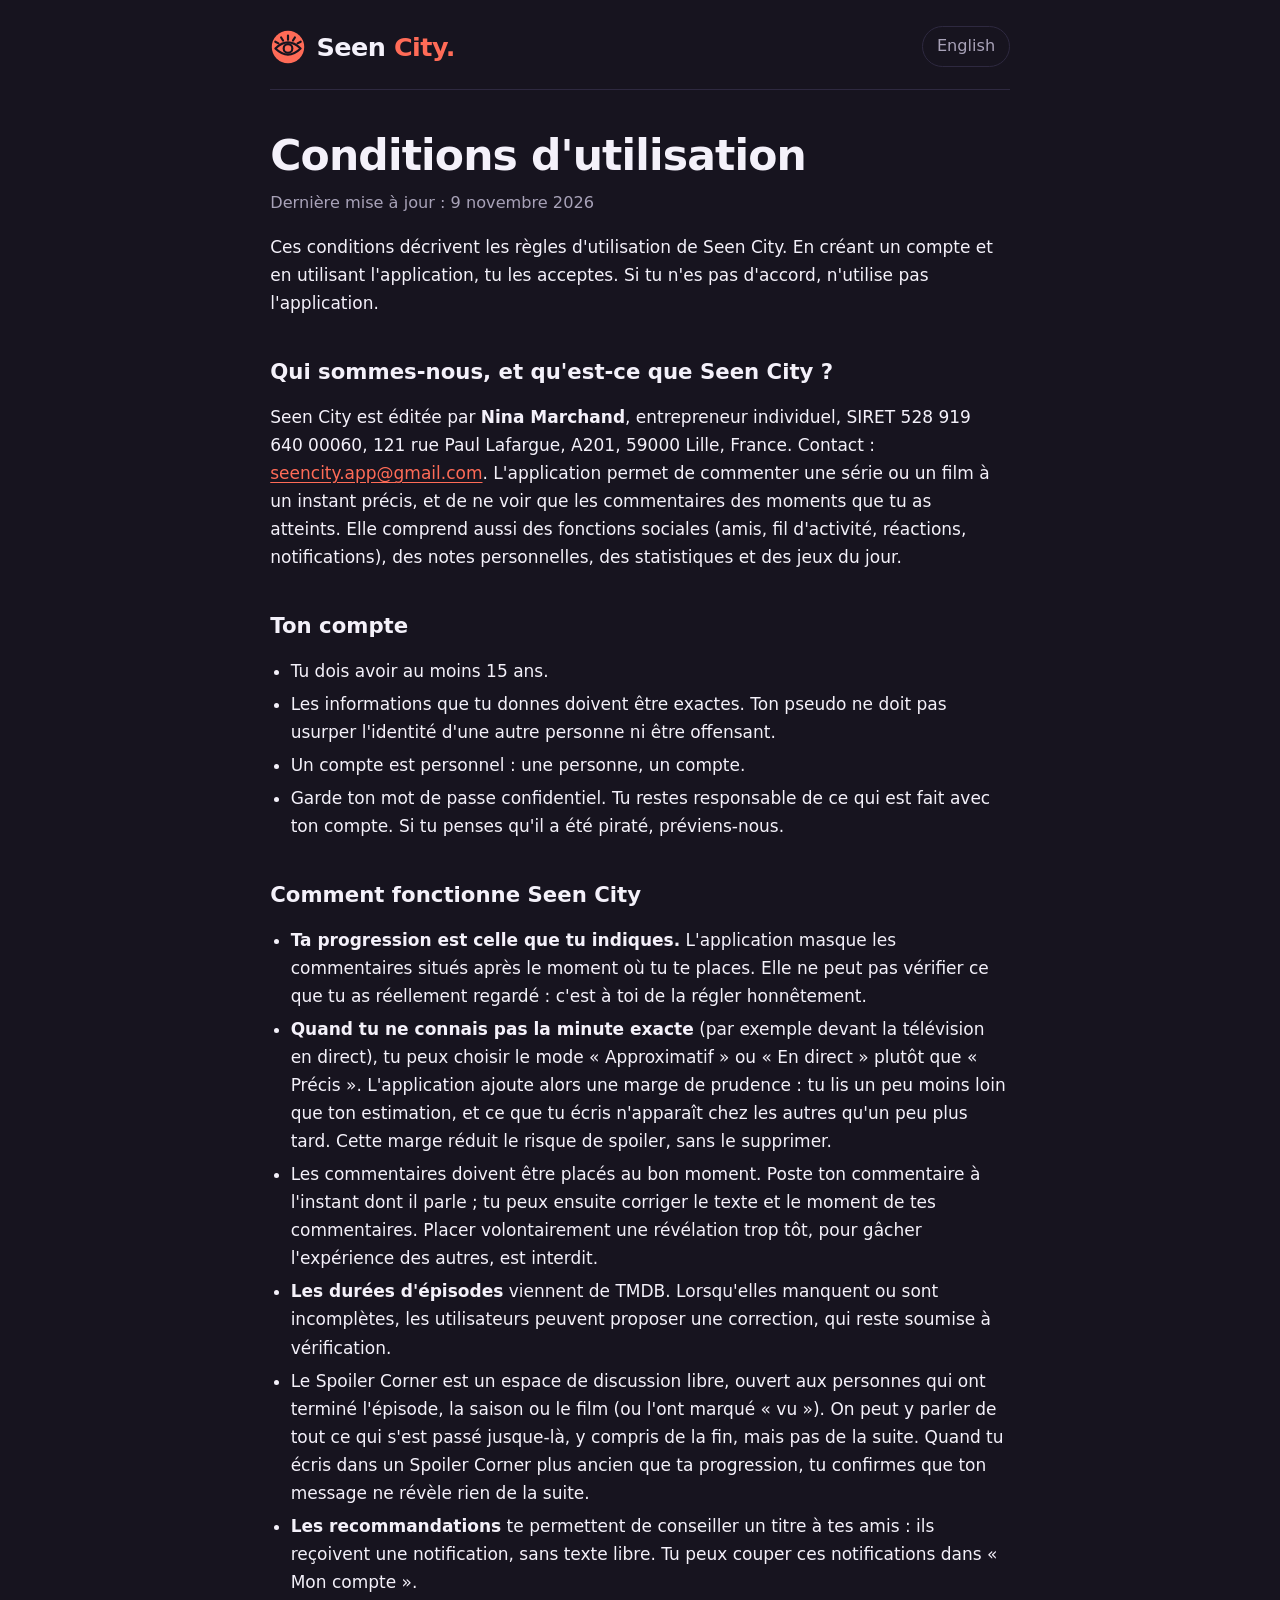
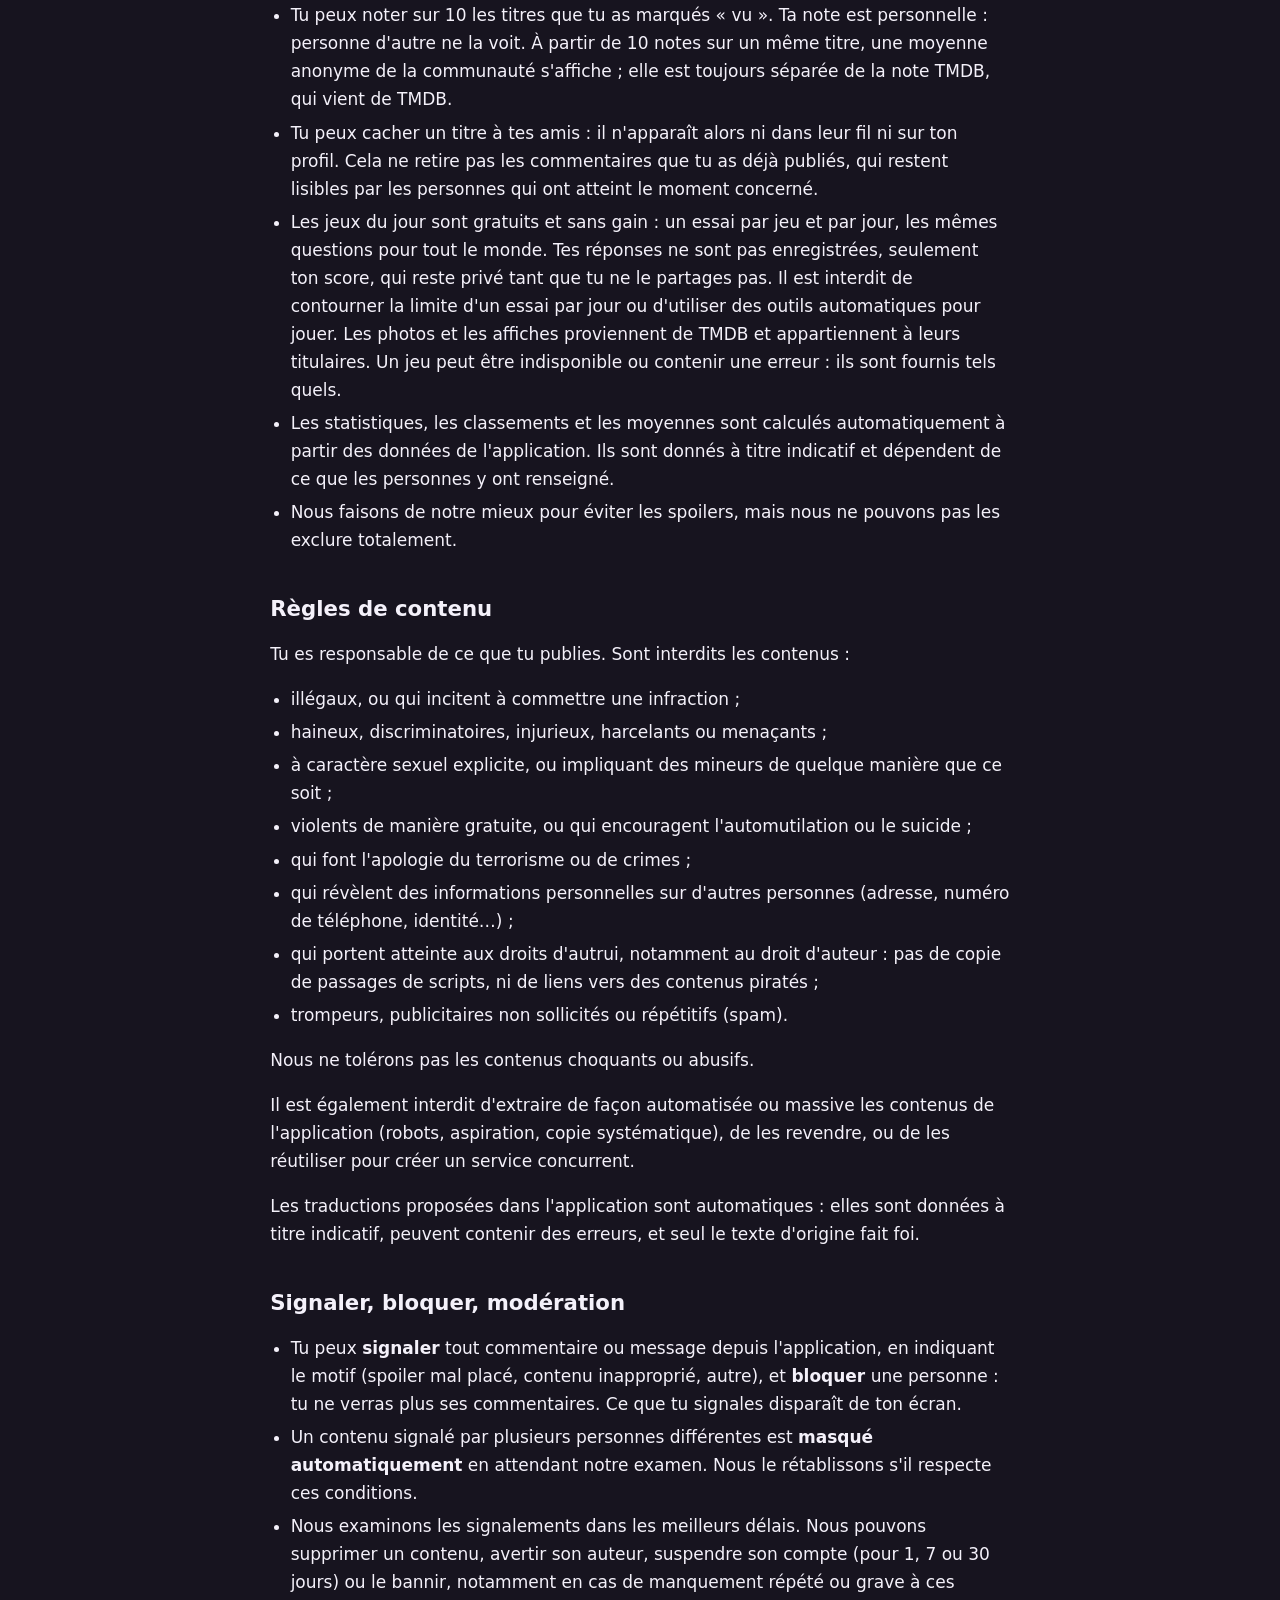
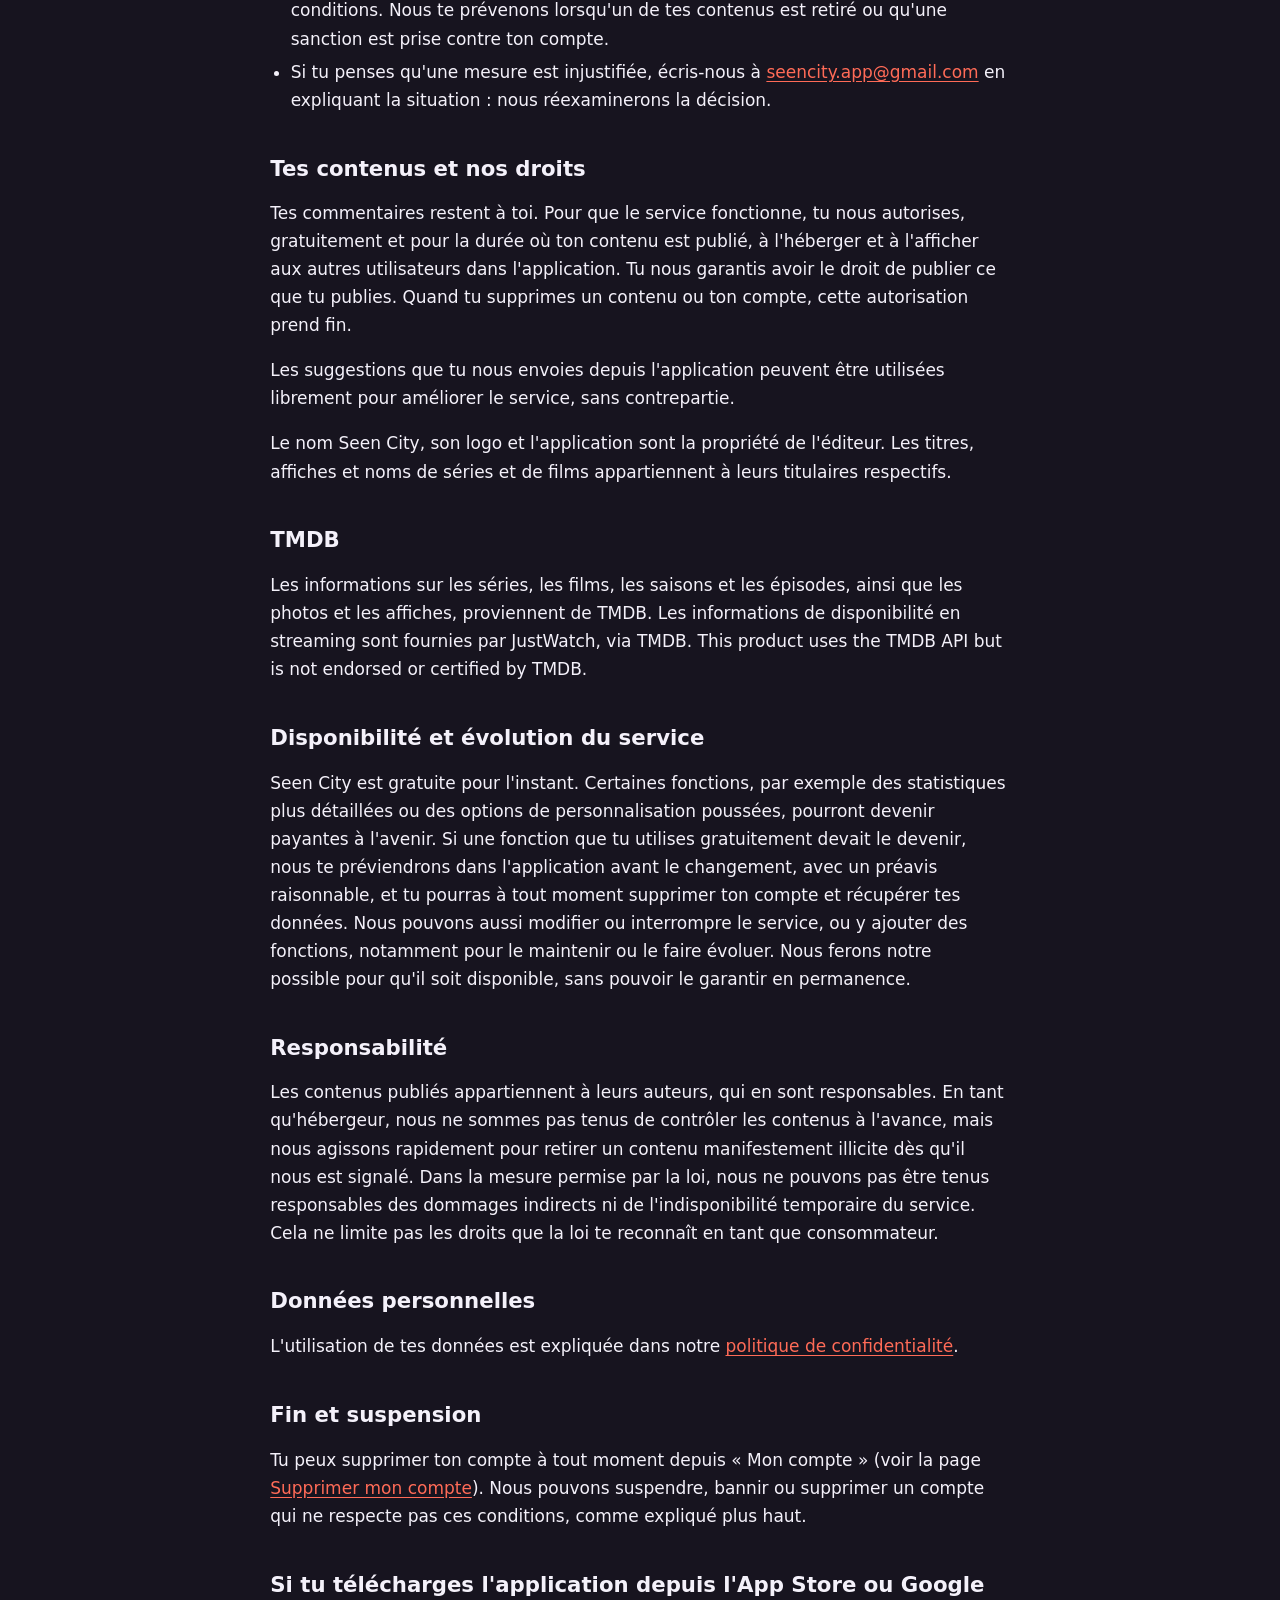
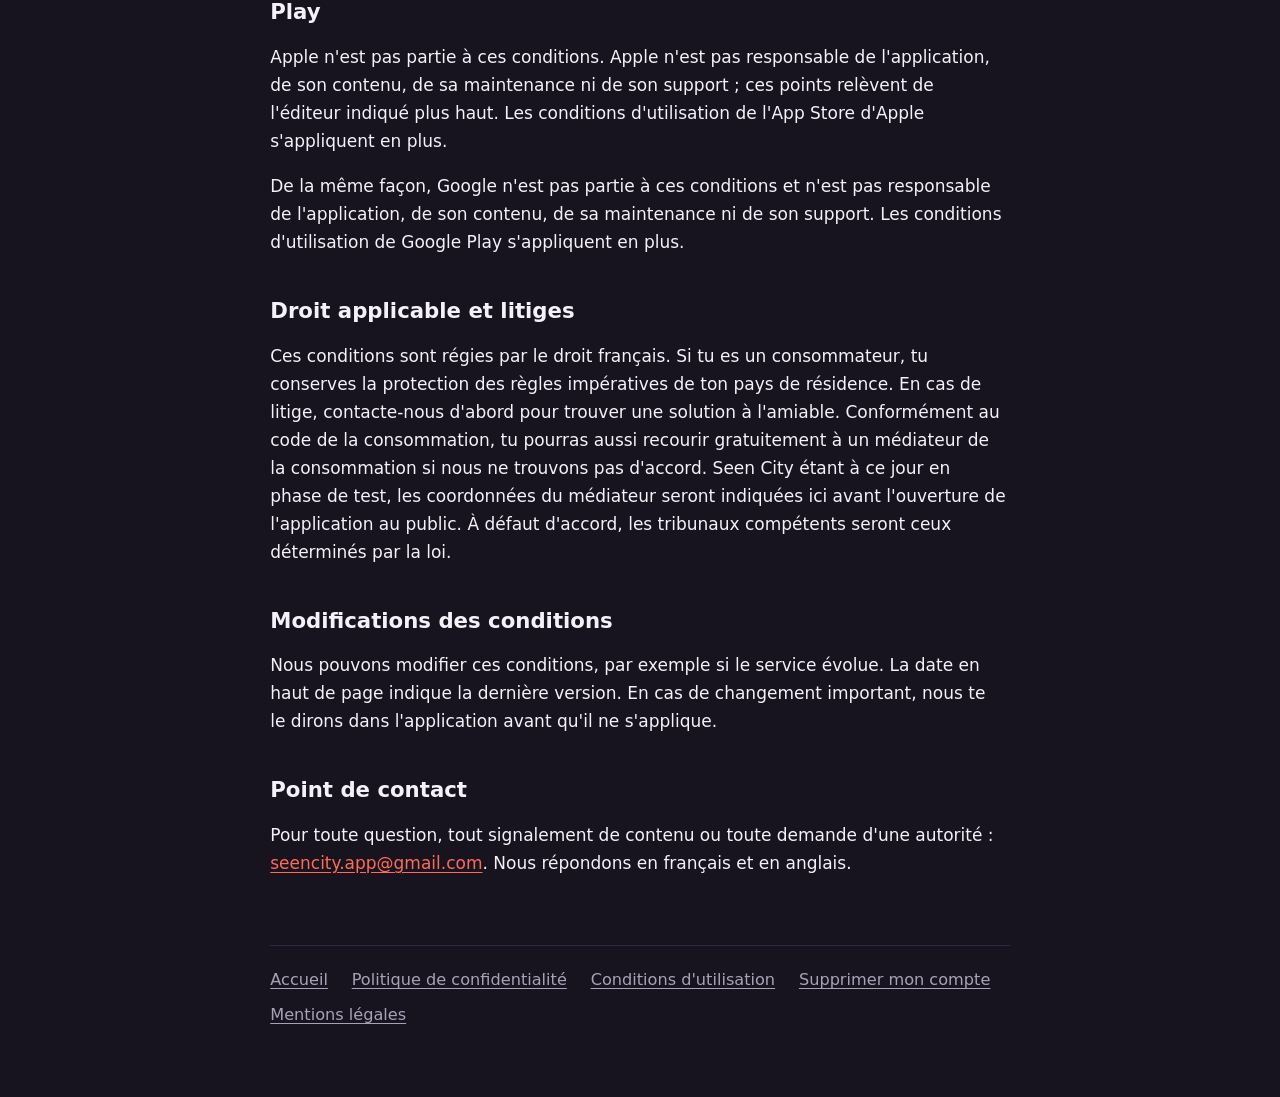
==== commit e6497d97: "pages legales V4" ====
--- a/conditions.html
+++ b/conditions.html
@@ -17,14 +17,19 @@
 </header>
 <main>
 <h1>Conditions d'utilisation</h1>
-<p class="maj">Dernière mise à jour : 5 novembre 2026</p>
+<p class="maj">Dernière mise à jour : 9 novembre 2026</p>
 <p>Ces conditions décrivent les règles d'utilisation de Seen City. En créant un compte et en utilisant l'application, tu les acceptes. Si tu n'es pas d'accord, n'utilise pas l'application.</p>
 <h2>Qui sommes-nous, et qu'est-ce que Seen City ?</h2>
-<p>Seen City est éditée par <strong>Nina Marchand</strong>, entrepreneur individuel, SIRET 528 919 640 00060, 121 rue Paul Lafargue, A201, 59000 Lille, France. Contact : <a href="mailto:seencity.app@gmail.com">seencity.app@gmail.com</a>. L'application permet de commenter une série ou un film à un instant précis, et de ne voir que les commentaires des moments que tu as atteints. Elle comprend aussi des fonctions sociales : amis, fil d'activité, réactions et notifications.</p>
+<p>Seen City est éditée par <strong>Nina Marchand</strong>, entrepreneur individuel, SIRET 528 919 640 00060, 121 rue Paul Lafargue, A201, 59000 Lille, France. Contact : <a href="mailto:seencity.app@gmail.com">seencity.app@gmail.com</a>. L'application permet de commenter une série ou un film à un instant précis, et de ne voir que les commentaires des moments que tu as atteints. Elle comprend aussi des fonctions sociales (amis, fil d'activité, réactions, notifications), des notes personnelles, des statistiques et des jeux du jour.</p>
 <h2>Ton compte</h2>
 <ul><li>Tu dois avoir au moins 15 ans.</li><li>Les informations que tu donnes doivent être exactes. Ton pseudo ne doit pas usurper l'identité d'une autre personne ni être offensant.</li><li>Un compte est personnel : une personne, un compte.</li><li>Garde ton mot de passe confidentiel. Tu restes responsable de ce qui est fait avec ton compte. Si tu penses qu'il a été piraté, préviens-nous.</li></ul>
 <h2>Comment fonctionne Seen City</h2>
-<ul><li><strong>Ta progression est celle que tu indiques.</strong> L'application masque les commentaires situés après le moment où tu te places. Elle ne peut pas vérifier ce que tu as réellement regardé : c'est à toi de la régler honnêtement.</li><li><strong>Les commentaires doivent être placés au bon moment.</strong> Poste ton commentaire à l'instant dont il parle. Placer volontairement une révélation trop tôt, pour gâcher l'expérience des autres, est interdit.</li><li><strong>Les durées d'épisodes</strong> viennent de TMDB. Lorsqu'elles manquent ou sont incomplètes, les utilisateurs peuvent proposer une correction, qui reste soumise à vérification.</li><li><strong>Le coin des spoilers</strong> est un espace de discussion libre, ouvert aux personnes qui ont terminé l'épisode, la saison ou le film (ou l'ont marqué « vu »). On peut y parler de tout ce qui s'est passé jusque-là, y compris de la fin, mais pas de la suite. Quand tu écris dans un coin plus ancien que ta progression, tu confirmes que ton message ne révèle rien de la suite.</li><li><strong>Les recommandations</strong> te permettent de conseiller un titre à tes amis : ils reçoivent une notification, sans texte libre. Tu peux couper ces notifications dans « Mon compte ».</li><li>Nous faisons de notre mieux pour éviter les spoilers, mais nous ne pouvons pas les exclure totalement.</li></ul>
+<ul><li><strong>Ta progression est celle que tu indiques.</strong> L'application masque les commentaires situés après le moment où tu te places. Elle ne peut pas vérifier ce que tu as réellement regardé : c'est à toi de la régler honnêtement.</li>
+<li><strong>Quand tu ne connais pas la minute exacte</strong> (par exemple devant la télévision en direct), tu peux choisir le mode « Approximatif » ou « En direct » plutôt que « Précis ». L'application ajoute alors une marge de prudence : tu lis un peu moins loin que ton estimation, et ce que tu écris n'apparaît chez les autres qu'un peu plus tard. Cette marge réduit le risque de spoiler, sans le supprimer.</li><li>Les commentaires doivent être placés au bon moment. Poste ton commentaire à l'instant dont il parle ; tu peux ensuite corriger le texte et le moment de tes commentaires. Placer volontairement une révélation trop tôt, pour gâcher l'expérience des autres, est interdit.</li><li><strong>Les durées d'épisodes</strong> viennent de TMDB. Lorsqu'elles manquent ou sont incomplètes, les utilisateurs peuvent proposer une correction, qui reste soumise à vérification.</li><li>Le Spoiler Corner est un espace de discussion libre, ouvert aux personnes qui ont terminé l'épisode, la saison ou le film (ou l'ont marqué « vu »). On peut y parler de tout ce qui s'est passé jusque-là, y compris de la fin, mais pas de la suite. Quand tu écris dans un Spoiler Corner plus ancien que ta progression, tu confirmes que ton message ne révèle rien de la suite.</li><li><strong>Les recommandations</strong> te permettent de conseiller un titre à tes amis : ils reçoivent une notification, sans texte libre. Tu peux couper ces notifications dans « Mon compte ».</li>
+<li>Tu peux noter sur 10 les titres que tu as marqués « vu ». Ta note est personnelle : personne d'autre ne la voit. À partir de 10 notes sur un même titre, une moyenne anonyme de la communauté s'affiche ; elle est toujours séparée de la note TMDB, qui vient de TMDB.</li>
+<li>Tu peux cacher un titre à tes amis : il n'apparaît alors ni dans leur fil ni sur ton profil. Cela ne retire pas les commentaires que tu as déjà publiés, qui restent lisibles par les personnes qui ont atteint le moment concerné.</li>
+<li>Les jeux du jour sont gratuits et sans gain : un essai par jeu et par jour, les mêmes questions pour tout le monde. Tes réponses ne sont pas enregistrées, seulement ton score, qui reste privé tant que tu ne le partages pas. Il est interdit de contourner la limite d'un essai par jour ou d'utiliser des outils automatiques pour jouer. Les photos et les affiches proviennent de TMDB et appartiennent à leurs titulaires. Un jeu peut être indisponible ou contenir une erreur : ils sont fournis tels quels.</li>
+<li>Les statistiques, les classements et les moyennes sont calculés automatiquement à partir des données de l'application. Ils sont donnés à titre indicatif et dépendent de ce que les personnes y ont renseigné.</li><li>Nous faisons de notre mieux pour éviter les spoilers, mais nous ne pouvons pas les exclure totalement.</li></ul>
 <h2>Règles de contenu</h2>
 <p>Tu es responsable de ce que tu publies. Sont interdits les contenus :</p>
 <ul><li>illégaux, ou qui incitent à commettre une infraction ;</li><li>haineux, discriminatoires, injurieux, harcelants ou menaçants ;</li><li>à caractère sexuel explicite, ou impliquant des mineurs de quelque manière que ce soit ;</li><li>violents de manière gratuite, ou qui encouragent l'automutilation ou le suicide ;</li><li>qui font l'apologie du terrorisme ou de crimes ;</li><li>qui révèlent des informations personnelles sur d'autres personnes (adresse, numéro de téléphone, identité…) ;</li><li>qui portent atteinte aux droits d'autrui, notamment au droit d'auteur : pas de copie de passages de scripts, ni de liens vers des contenus piratés ;</li><li>trompeurs, publicitaires non sollicités ou répétitifs (spam).</li></ul>
@@ -35,25 +40,26 @@
 <p>Tes commentaires restent à toi. Pour que le service fonctionne, tu nous autorises, gratuitement et pour la durée où ton contenu est publié, à l'héberger et à l'afficher aux autres utilisateurs dans l'application. Tu nous garantis avoir le droit de publier ce que tu publies. Quand tu supprimes un contenu ou ton compte, cette autorisation prend fin.</p><p>Les suggestions que tu nous envoies depuis l'application peuvent être utilisées librement pour améliorer le service, sans contrepartie.</p>
 <p>Le nom Seen City, son logo et l'application sont la propriété de l'éditeur. Les titres, affiches et noms de séries et de films appartiennent à leurs titulaires respectifs.</p>
 <h2>TMDB</h2>
-<p>Les informations sur les séries, les films, les saisons et les épisodes proviennent de TMDB. This product uses the TMDB API but is not endorsed or certified by TMDB.</p>
+<p>Les informations sur les séries, les films, les saisons et les épisodes, ainsi que les photos et les affiches, proviennent de TMDB. Les informations de disponibilité en streaming sont fournies par JustWatch, via TMDB. This product uses the TMDB API but is not endorsed or certified by TMDB.</p>
 <h2>Disponibilité et évolution du service</h2>
-<p>Seen City est gratuite pour l'instant. Nous pouvons la modifier, l'interrompre ou y ajouter des fonctions, notamment pour la maintenir ou la faire évoluer. Nous ferons notre possible pour qu'elle soit disponible, sans pouvoir le garantir en permanence.</p>
+<p>Seen City est gratuite pour l'instant. Certaines fonctions, par exemple des statistiques plus détaillées ou des options de personnalisation poussées, pourront devenir payantes à l'avenir. Si une fonction que tu utilises gratuitement devait le devenir, nous te préviendrons dans l'application avant le changement, avec un préavis raisonnable, et tu pourras à tout moment supprimer ton compte et récupérer tes données. Nous pouvons aussi modifier ou interrompre le service, ou y ajouter des fonctions, notamment pour le maintenir ou le faire évoluer. Nous ferons notre possible pour qu'il soit disponible, sans pouvoir le garantir en permanence.</p>
 <h2>Responsabilité</h2>
 <p>Les contenus publiés appartiennent à leurs auteurs, qui en sont responsables. En tant qu'hébergeur, nous ne sommes pas tenus de contrôler les contenus à l'avance, mais nous agissons rapidement pour retirer un contenu manifestement illicite dès qu'il nous est signalé. Dans la mesure permise par la loi, nous ne pouvons pas être tenus responsables des dommages indirects ni de l'indisponibilité temporaire du service. Cela ne limite pas les droits que la loi te reconnaît en tant que consommateur.</p>
 <h2>Données personnelles</h2>
 <p>L'utilisation de tes données est expliquée dans notre <a href="confidentialite.html">politique de confidentialité</a>.</p>
 <h2>Fin et suspension</h2>
-<p>Tu peux supprimer ton compte à tout moment depuis « Mon compte ». Nous pouvons suspendre, bannir ou supprimer un compte qui ne respecte pas ces conditions, comme expliqué plus haut.</p>
-<h2>Si tu télécharges l'application depuis l'App Store</h2>
+<p>Tu peux supprimer ton compte à tout moment depuis « Mon compte » (voir la page <a href="suppression-compte.html">Supprimer mon compte</a>). Nous pouvons suspendre, bannir ou supprimer un compte qui ne respecte pas ces conditions, comme expliqué plus haut.</p>
+<h2>Si tu télécharges l'application depuis l'App Store ou Google Play</h2>
 <p>Apple n'est pas partie à ces conditions. Apple n'est pas responsable de l'application, de son contenu, de sa maintenance ni de son support ; ces points relèvent de l'éditeur indiqué plus haut. Les conditions d'utilisation de l'App Store d'Apple s'appliquent en plus.</p>
+<p>De la même façon, Google n'est pas partie à ces conditions et n'est pas responsable de l'application, de son contenu, de sa maintenance ni de son support. Les conditions d'utilisation de Google Play s'appliquent en plus.</p>
 <h2>Droit applicable et litiges</h2>
-<p>Ces conditions sont régies par le droit français. Si tu es un consommateur, tu conserves la protection des règles impératives de ton pays de résidence. En cas de litige, contacte-nous d'abord pour trouver une solution à l'amiable. Conformément au code de la consommation, tu peux aussi recourir gratuitement à un médiateur de la consommation : <span class="acompleter">[À COMPLÉTER : nom et coordonnées du médiateur de la consommation]</span>. À défaut d'accord, les tribunaux compétents seront ceux déterminés par la loi.</p>
+<p>Ces conditions sont régies par le droit français. Si tu es un consommateur, tu conserves la protection des règles impératives de ton pays de résidence. En cas de litige, contacte-nous d'abord pour trouver une solution à l'amiable. Conformément au code de la consommation, tu pourras aussi recourir gratuitement à un médiateur de la consommation si nous ne trouvons pas d'accord. Seen City étant à ce jour en phase de test, les coordonnées du médiateur seront indiquées ici avant l'ouverture de l'application au public. À défaut d'accord, les tribunaux compétents seront ceux déterminés par la loi.</p>
 <h2>Modifications des conditions</h2>
 <p>Nous pouvons modifier ces conditions, par exemple si le service évolue. La date en haut de page indique la dernière version. En cas de changement important, nous te le dirons dans l'application avant qu'il ne s'applique.</p>
 <h2>Point de contact</h2>
 <p>Pour toute question, tout signalement de contenu ou toute demande d'une autorité : <a href="mailto:seencity.app@gmail.com">seencity.app@gmail.com</a>. Nous répondons en français et en anglais.</p>
 </main>
-<footer><a href="index.html">Accueil</a> <a href="confidentialite.html">Politique de confidentialité</a> <a href="conditions.html">Conditions d'utilisation</a> <a href="mentions-legales.html">Mentions légales</a></footer>
+<footer><a href="index.html">Accueil</a> <a href="confidentialite.html">Politique de confidentialité</a> <a href="conditions.html">Conditions d'utilisation</a> <a href="suppression-compte.html">Supprimer mon compte</a> <a href="mentions-legales.html">Mentions légales</a></footer>
 </div>
 </body>
 </html>
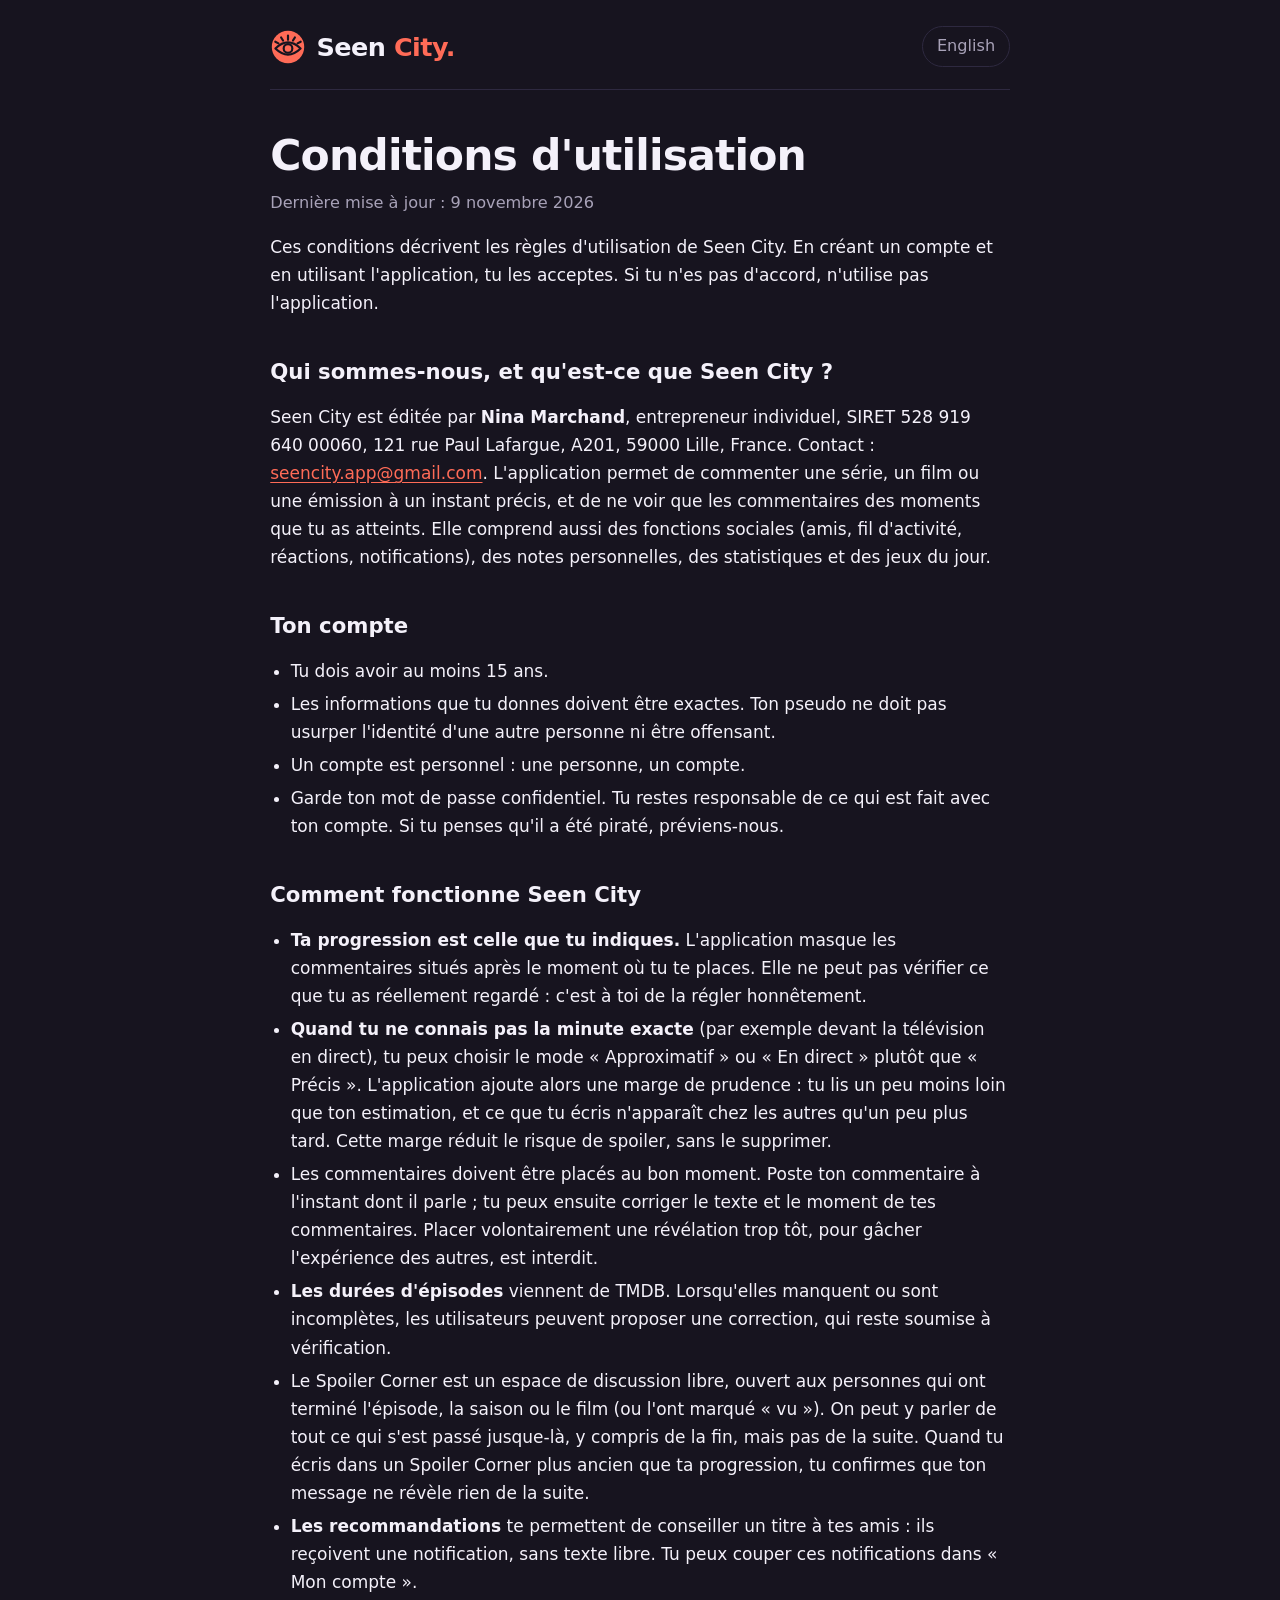
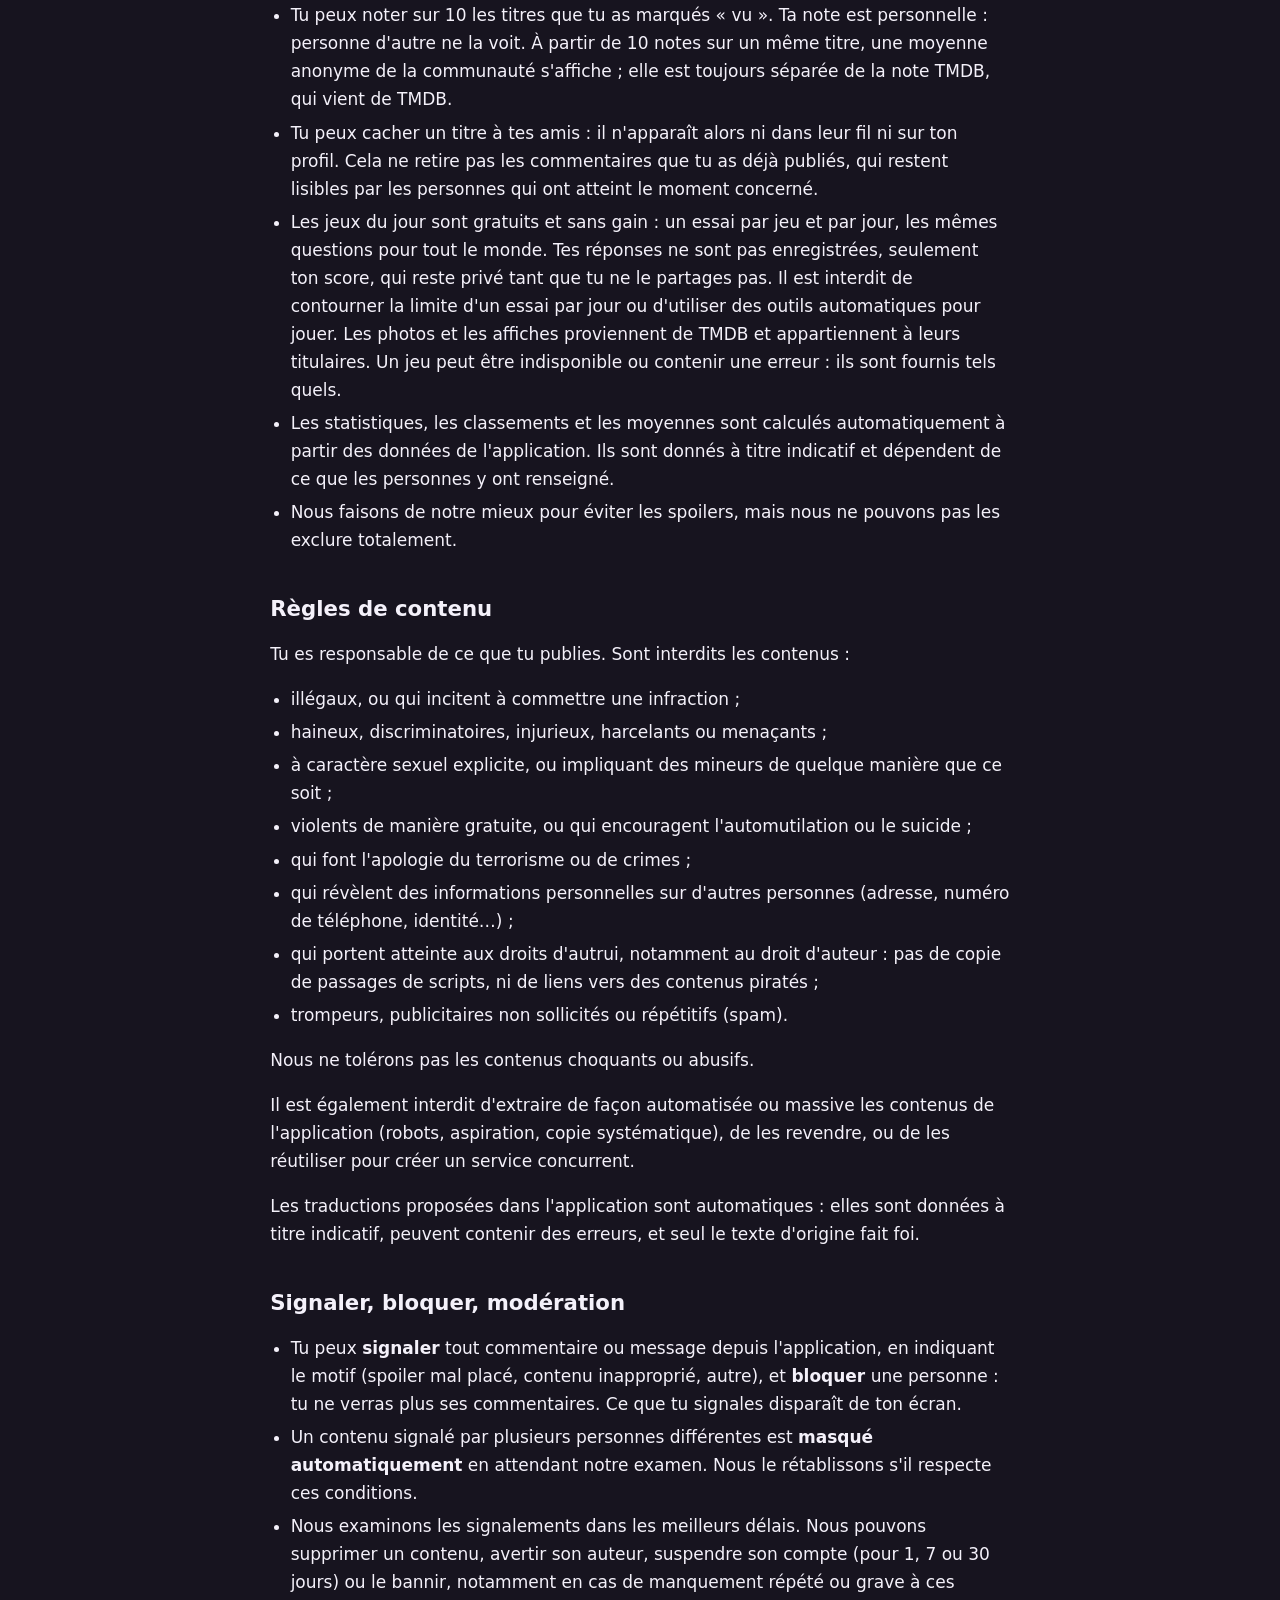
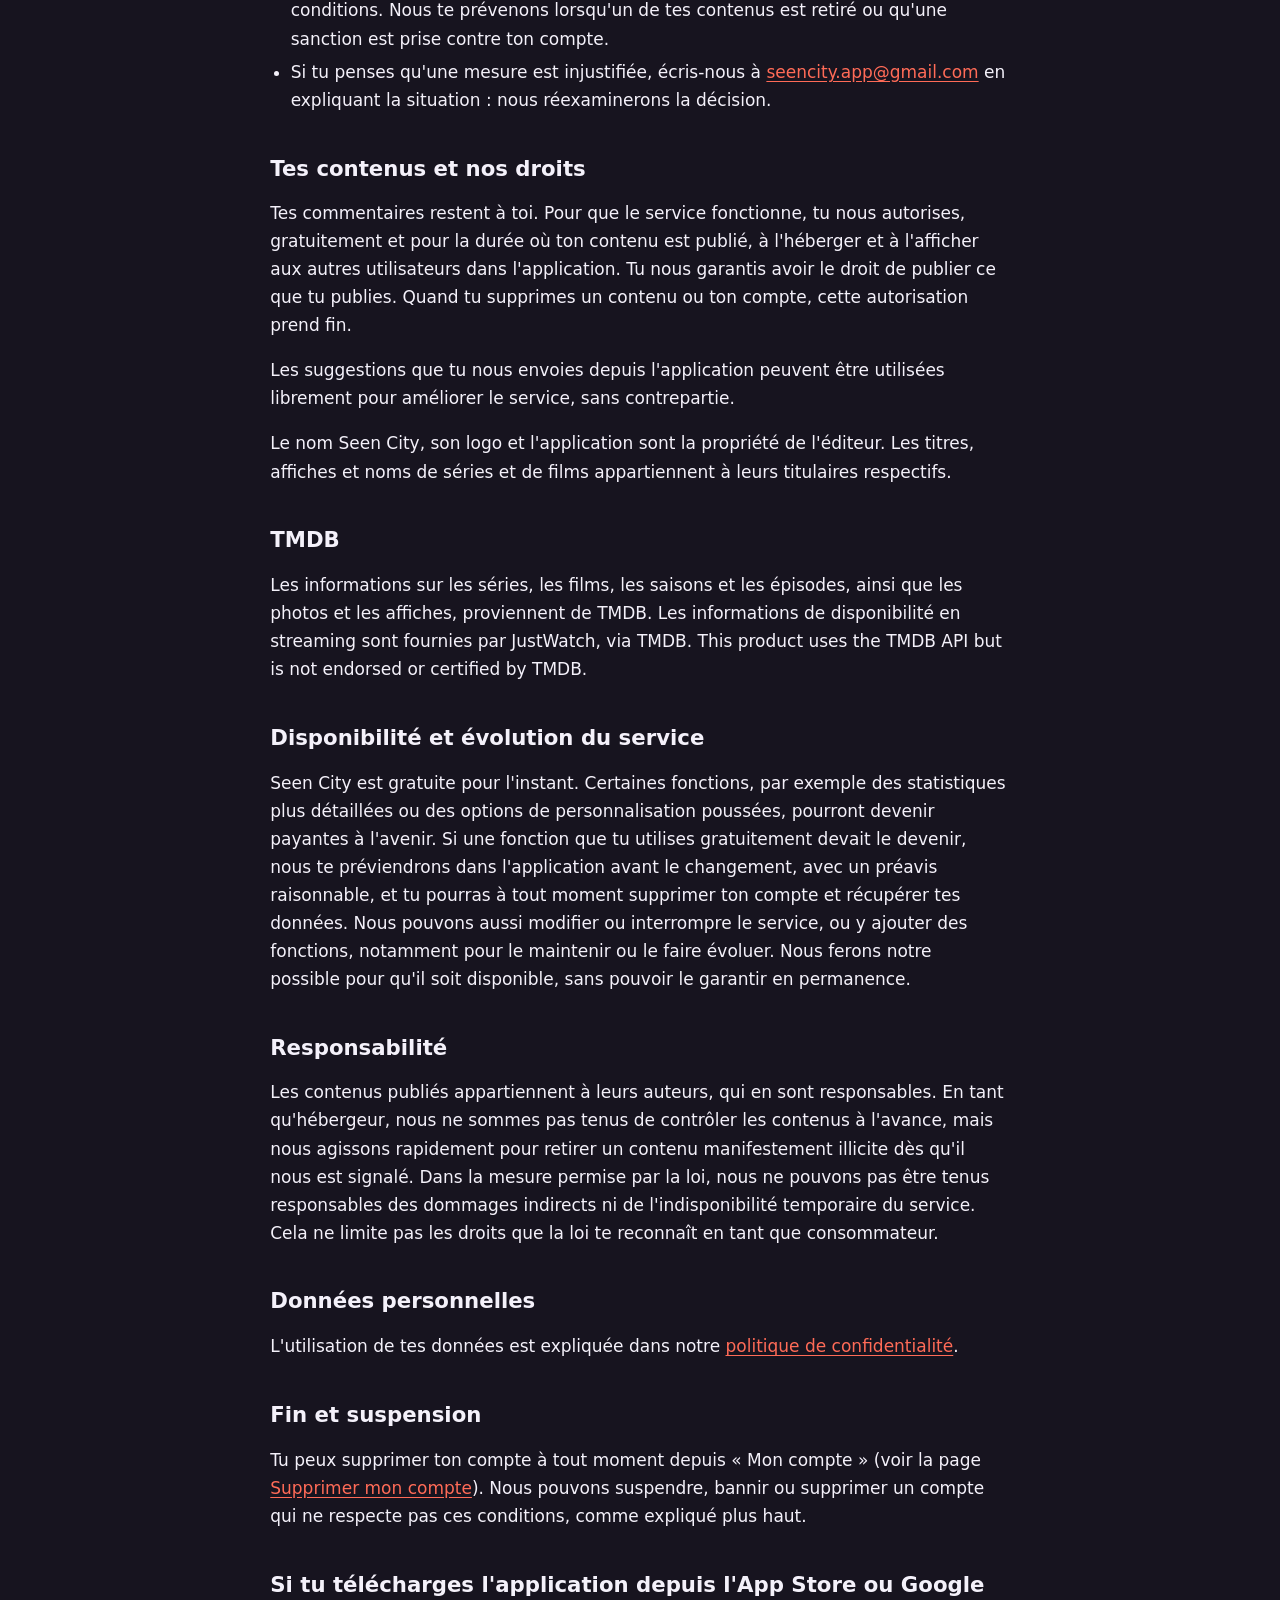
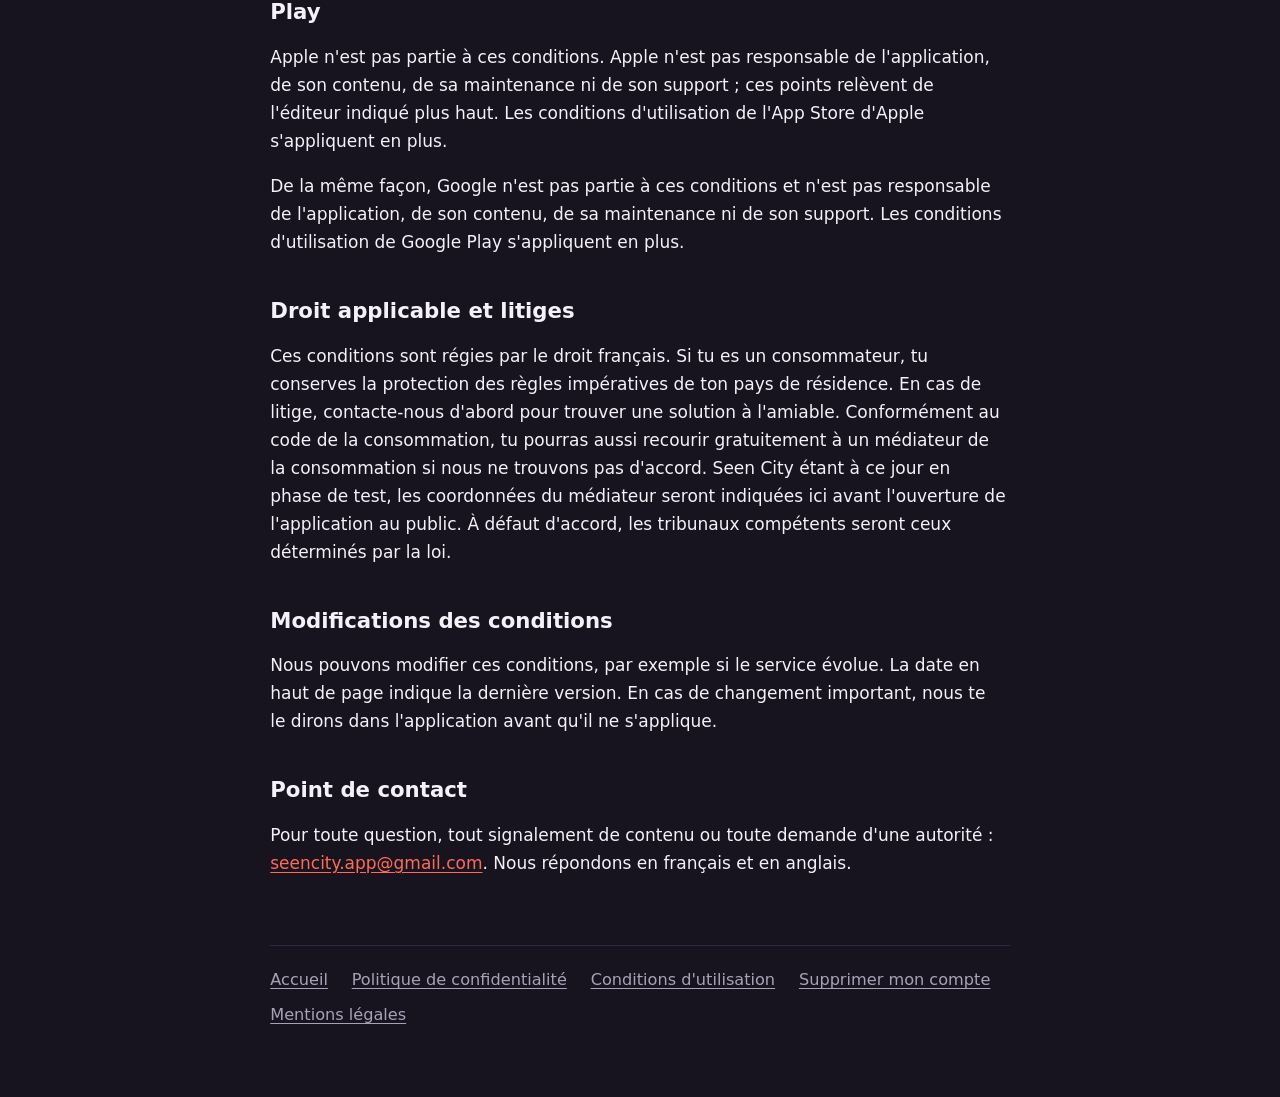
==== commit f387d96a: "Accroche : émissions" ====
--- a/conditions.html
+++ b/conditions.html
@@ -20,7 +20,7 @@
 <p class="maj">Dernière mise à jour : 9 novembre 2026</p>
 <p>Ces conditions décrivent les règles d'utilisation de Seen City. En créant un compte et en utilisant l'application, tu les acceptes. Si tu n'es pas d'accord, n'utilise pas l'application.</p>
 <h2>Qui sommes-nous, et qu'est-ce que Seen City ?</h2>
-<p>Seen City est éditée par <strong>Nina Marchand</strong>, entrepreneur individuel, SIRET 528 919 640 00060, 121 rue Paul Lafargue, A201, 59000 Lille, France. Contact : <a href="mailto:seencity.app@gmail.com">seencity.app@gmail.com</a>. L'application permet de commenter une série ou un film à un instant précis, et de ne voir que les commentaires des moments que tu as atteints. Elle comprend aussi des fonctions sociales (amis, fil d'activité, réactions, notifications), des notes personnelles, des statistiques et des jeux du jour.</p>
+<p>Seen City est éditée par <strong>Nina Marchand</strong>, entrepreneur individuel, SIRET 528 919 640 00060, 121 rue Paul Lafargue, A201, 59000 Lille, France. Contact : <a href="mailto:seencity.app@gmail.com">seencity.app@gmail.com</a>. L'application permet de commenter une série, un film ou une émission à un instant précis, et de ne voir que les commentaires des moments que tu as atteints. Elle comprend aussi des fonctions sociales (amis, fil d'activité, réactions, notifications), des notes personnelles, des statistiques et des jeux du jour.</p>
 <h2>Ton compte</h2>
 <ul><li>Tu dois avoir au moins 15 ans.</li><li>Les informations que tu donnes doivent être exactes. Ton pseudo ne doit pas usurper l'identité d'une autre personne ni être offensant.</li><li>Un compte est personnel : une personne, un compte.</li><li>Garde ton mot de passe confidentiel. Tu restes responsable de ce qui est fait avec ton compte. Si tu penses qu'il a été piraté, préviens-nous.</li></ul>
 <h2>Comment fonctionne Seen City</h2>
